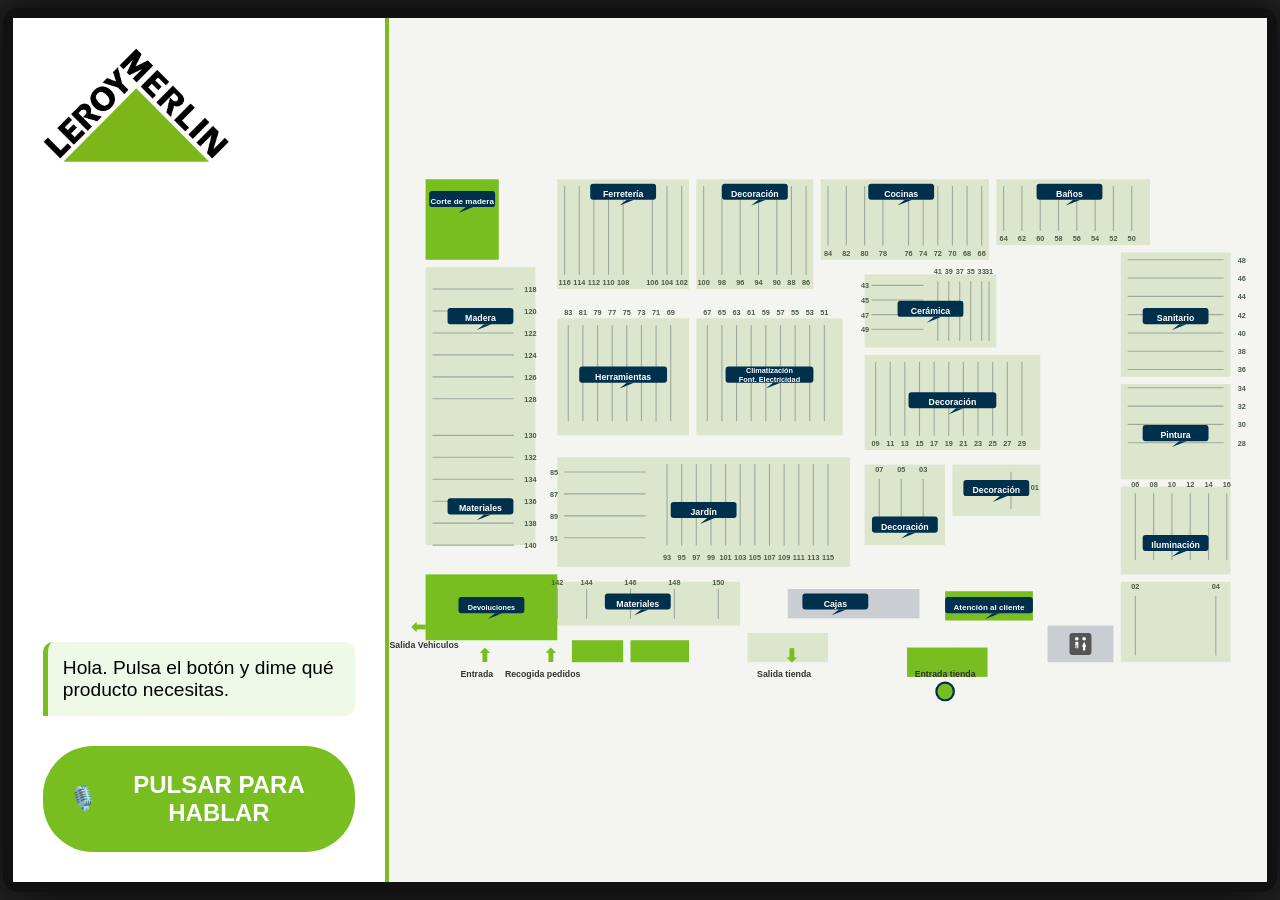
==== index.html @ d37e9848 "Update index.html" ====
<!DOCTYPE html>
<html lang="es">
<head>
    <meta charset="UTF-8">
    <meta name="viewport" content="width=device-width, initial-scale=1.0">
    <title>Kiosco Leroy Merlin - V1.0 Profesional</title>
    <link rel="stylesheet" href="style.css">
    <script src="app.js" defer></script>
    <!-- Vercel Web Analytics - Tracks page views and user interactions -->
    <script>
        window.va = window.va || function () { (window.vaq = window.vaq || []).push(arguments); };
    </script>
    <script defer src="/_vercel/insights/script.js"></script>
    
    <!-- Vercel Speed Insights - Monitors real user performance metrics -->
    <script>
        window.si = window.si || function () { (window.siq = window.siq || []).push(arguments); };
    </script>
    <script defer src="/_vercel/speed-insights/script.js"></script>
    <style>
        /* ESTILOS EXACTOS DEL PLANO */
        #svg-mapa {
            background-color: #f4f5f0; 
            width: 100%; height: 100%;
        }
        .fondo-tienda { fill: #ffffff; }
        .bloque-verde { fill: #dce6cd; } 
        .bloque-servicio { fill: #78be20; } 
        .bloque-gris { fill: #caced2; } 
        .linea { stroke: #9ea89d; stroke-width: 1.5; stroke-linecap: round; } 
        .num { font-family: 'Segoe UI', Tahoma, Geneva, Verdana, sans-serif; font-size: 10px; fill: #4a5c46; font-weight: bold; }
        .burbuja { fill: #00304b; } 
        .texto-burbuja { font-family: 'Segoe UI', Tahoma, sans-serif; font-size: 12px; font-weight: bold; fill: #ffffff; text-anchor: middle; pointer-events: none; }
        .texto-puertas { font-family: 'Segoe UI', Tahoma, sans-serif; font-size: 12px; fill: #333; text-anchor: middle; font-weight: bold; }
        
        /* Animación Ruta GPS */
        #ruta-inteligente { 
            fill: none; stroke: #d32f2f; stroke-width: 4; 
            stroke-linecap: round; stroke-linejoin: round; 
            stroke-dasharray: 10 10; opacity: 0.9; 
            animation: marchar 1s linear infinite; 
        }
        @keyframes marchar { to { stroke-dashoffset: -20; } }
        .punto-destino { fill: #d32f2f; stroke: white; stroke-width: 3; }
        .entrada-punto { fill: #78be20; stroke: #00304b; stroke-width: 3; }
    </style>
</head>
<body>
    <div id="kiosco">
        <div id="panel-izq">
           <img id="logo" src="Leroy-Merlin-Logo-PNG.png" alt="Leroy Merlin Logo">
            <div id="chat">
                <div class="msg-bot">Hola. Pulsa el botón y dime qué producto necesitas.</div>
            </div>
            <button id="btn-voz">
                <span>🎙️</span> <span id="txt-micro">PULSAR PARA HABLAR</span>
            </button>
        </div>

        <div id="panel-mapa">
            <svg id="svg-mapa" viewBox="0 0 1200 800" preserveAspectRatio="xMidYMid meet">
                
                <defs>
                    <g id="burbuja-md">
                        <rect x="-45" y="-14" width="90" height="22" rx="4" class="burbuja"/>
                        <polygon points="5,8 -5,16 15,8" class="burbuja"/>
                    </g>
                    <g id="burbuja-lg">
                        <rect x="-60" y="-14" width="120" height="22" rx="4" class="burbuja"/>
                        <polygon points="5,8 -5,16 15,8" class="burbuja"/>
                    </g>
                    <g id="icono-aseos">
                        <rect x="0" y="0" width="30" height="30" rx="4" fill="#555"/>
                        <circle cx="10" cy="8" r="2.5" fill="white"/>
                        <path d="M8 12 h4 v9 h-1.5 v-5 h-1 v5 h-1.5 z" fill="white"/>
                        <circle cx="20" cy="8" r="2.5" fill="white"/>
                        <path d="M20 12 l-3 7 h1.5 v5 h3 v-5 h1.5 z" fill="white"/>
                    </g>
                </defs>

                <g id="capa-obstaculos">
                    <rect x="50" y="30" width="100" height="110" class="bloque-servicio" data-sec="Corte de madera"/>
                    <rect x="50" y="150" width="150" height="380" class="bloque-verde" data-sec="Madera y Construcción"/>
                    
                    <rect x="230" y="30" width="180" height="150" class="bloque-verde" data-sec="Ferretería"/>
                    <rect x="420" y="30" width="160" height="150" class="bloque-verde" data-sec="Armarios"/>
                    <rect x="590" y="30" width="230" height="110" class="bloque-verde" data-sec="Cocinas"/>
                    <rect x="830" y="30" width="210" height="90" class="bloque-verde" data-sec="Baños"/>

                    <rect x="230" y="220" width="180" height="160" class="bloque-verde" data-sec="Herramientas"/>
                    <rect x="420" y="220" width="200" height="160" class="bloque-verde" data-sec="Climatización"/>
                    <rect x="650" y="160" width="180" height="100" class="bloque-verde" data-sec="Cerámica"/>
                    <rect x="650" y="270" width="240" height="130" class="bloque-verde" data-sec="Decoración"/>

                    <rect x="230" y="410" width="400" height="150" class="bloque-verde" data-sec="Jardín Central"/>
                    <rect x="650" y="420" width="110" height="110" class="bloque-verde" data-sec="Alfombras"/>
                    <rect x="770" y="420" width="120" height="70" class="bloque-verde" data-sec="Decoración"/>
                    <rect x="1000" y="130" width="150" height="170" class="bloque-verde" data-sec="Pintura Arriba"/>
                    <rect x="1000" y="310" width="150" height="130" class="bloque-verde" data-sec="Pintura Abajo"/>
                    <rect x="1000" y="450" width="150" height="120" class="bloque-verde" data-sec="Iluminación Arriba"/>
                    <rect x="1000" y="580" width="150" height="110" class="bloque-verde" data-sec="Iluminación Abajo"/>
                    <rect x="200" y="580" width="280" height="60" class="bloque-verde" data-sec="Materiales"/>
                    <rect x="490" y="650" width="110" height="40" class="bloque-verde" data-sec="Atención Profesional"/>
                    <rect x="50" y="570" width="180" height="90" class="bloque-servicio" data-sec="Recogida Devoluciones"/>
                    <rect x="250" y="660" width="70" height="30" class="bloque-servicio" data-sec="Sala espera"/>
                    <rect x="330" y="660" width="80" height="30" class="bloque-servicio" data-sec="Cafetería"/>
                    <rect x="580" y="600" width="60" height="20" class="bloque-gris" rx="10" data-sec="Cajas"/>
                    <rect x="708" y="670" width="110" height="40" class="bloque-servicio" data-sec="Atención Profesional"/>
                    <rect x="760" y="593" width="120" height="40" class="bloque-servicio" data-sec="Atención Cliente"/>
                    <rect x="545" y="590" width="180" height="40" class="bloque-gris" data-sec="Atención Profesional"/>
                    <rect x="900" y="640" width="90" height="50" class="bloque-gris" data-sec="Aseos"/>
                    <use href="#icono-aseos" x="930" y="650"/>
                </g>

                <g>
                    <line x1="60" y1="180" x2="170" y2="180" class="linea"/><text x="185" y="184" class="num">118</text>
                    <line x1="60" y1="210" x2="170" y2="210" class="linea"/><text x="185" y="214" class="num">120</text>
                    <line x1="60" y1="240" x2="170" y2="240" class="linea"/><text x="185" y="244" class="num">122</text>
                    <line x1="60" y1="270" x2="170" y2="270" class="linea"/><text x="185" y="274" class="num">124</text>
                    <line x1="60" y1="300" x2="170" y2="300" class="linea"/><text x="185" y="304" class="num">126</text>
                    <line x1="60" y1="330" x2="170" y2="330" class="linea"/><text x="185" y="334" class="num">128</text>
                    <line x1="60" y1="380" x2="170" y2="380" class="linea"/><text x="185" y="384" class="num">130</text>
                    <line x1="60" y1="410" x2="170" y2="410" class="linea"/><text x="185" y="414" class="num">132</text>
                    <line x1="60" y1="440" x2="170" y2="440" class="linea"/><text x="185" y="444" class="num">134</text>
                    <line x1="60" y1="470" x2="170" y2="470" class="linea"/><text x="185" y="474" class="num">136</text>
                    <line x1="60" y1="500" x2="170" y2="500" class="linea"/><text x="185" y="504" class="num">138</text>
                    <line x1="60" y1="530" x2="170" y2="530" class="linea"/><text x="185" y="534" class="num">140</text>
                </g>

                <g>
                    <line x1="240" y1="40" x2="240" y2="160" class="linea"/><text x="240" y="175" class="num" text-anchor="middle">116</text>
                    <line x1="260" y1="40" x2="260" y2="160" class="linea"/><text x="260" y="175" class="num" text-anchor="middle">114</text>
                    <line x1="280" y1="40" x2="280" y2="160" class="linea"/><text x="280" y="175" class="num" text-anchor="middle">112</text>
                    <line x1="300" y1="40" x2="300" y2="160" class="linea"/><text x="300" y="175" class="num" text-anchor="middle">110</text>
                    <line x1="320" y1="40" x2="320" y2="160" class="linea"/><text x="320" y="175" class="num" text-anchor="middle">108</text>
                    <line x1="360" y1="40" x2="360" y2="160" class="linea"/><text x="360" y="175" class="num" text-anchor="middle">106</text>
                    <line x1="380" y1="40" x2="380" y2="160" class="linea"/><text x="380" y="175" class="num" text-anchor="middle">104</text>
                    <line x1="400" y1="40" x2="400" y2="160" class="linea"/><text x="400" y="175" class="num" text-anchor="middle">102</text>
                </g>

                <g>
                    <line x1="430" y1="40" x2="430" y2="160" class="linea"/><text x="430" y="175" class="num" text-anchor="middle">100</text>
                    <line x1="455" y1="40" x2="455" y2="160" class="linea"/><text x="455" y="175" class="num" text-anchor="middle">98</text>
                    <line x1="480" y1="40" x2="480" y2="160" class="linea"/><text x="480" y="175" class="num" text-anchor="middle">96</text>
                    <line x1="505" y1="40" x2="505" y2="160" class="linea"/><text x="505" y="175" class="num" text-anchor="middle">94</text>
                    <line x1="530" y1="40" x2="530" y2="160" class="linea"/><text x="530" y="175" class="num" text-anchor="middle">90</text>
                    <line x1="550" y1="40" x2="550" y2="160" class="linea"/><text x="550" y="175" class="num" text-anchor="middle">88</text>
                    <line x1="570" y1="40" x2="570" y2="160" class="linea"/><text x="570" y="175" class="num" text-anchor="middle">86</text>
                </g>

                <g>
                    <line x1="600" y1="40" x2="600" y2="120" class="linea"/><text x="600" y="135" class="num" text-anchor="middle">84</text>
                    <line x1="625" y1="40" x2="625" y2="120" class="linea"/><text x="625" y="135" class="num" text-anchor="middle">82</text>
                    <line x1="650" y1="40" x2="650" y2="120" class="linea"/><text x="650" y="135" class="num" text-anchor="middle">80</text>
                    <line x1="675" y1="40" x2="675" y2="120" class="linea"/><text x="675" y="135" class="num" text-anchor="middle">78</text>
                    <line x1="710" y1="40" x2="710" y2="120" class="linea"/><text x="710" y="135" class="num" text-anchor="middle">76</text>
                    <line x1="730" y1="40" x2="730" y2="120" class="linea"/><text x="730" y="135" class="num" text-anchor="middle">74</text>
                    <line x1="750" y1="40" x2="750" y2="120" class="linea"/><text x="750" y="135" class="num" text-anchor="middle">72</text>
                    <line x1="770" y1="40" x2="770" y2="120" class="linea"/><text x="770" y="135" class="num" text-anchor="middle">70</text>
                    <line x1="790" y1="40" x2="790" y2="120" class="linea"/><text x="790" y="135" class="num" text-anchor="middle">68</text>
                    <line x1="810" y1="40" x2="810" y2="120" class="linea"/><text x="810" y="135" class="num" text-anchor="middle">66</text>
                </g>

                <g>
                    <line x1="840" y1="40" x2="840" y2="100" class="linea"/><text x="840" y="115" class="num" text-anchor="middle">64</text>
                    <line x1="865" y1="40" x2="865" y2="100" class="linea"/><text x="865" y="115" class="num" text-anchor="middle">62</text>
                    <line x1="890" y1="40" x2="890" y2="100" class="linea"/><text x="890" y="115" class="num" text-anchor="middle">60</text>
                    <line x1="915" y1="40" x2="915" y2="100" class="linea"/><text x="915" y="115" class="num" text-anchor="middle">58</text>
                    <line x1="940" y1="40" x2="940" y2="100" class="linea"/><text x="940" y="115" class="num" text-anchor="middle">56</text>
                    <line x1="965" y1="40" x2="965" y2="100" class="linea"/><text x="965" y="115" class="num" text-anchor="middle">54</text>
                    <line x1="990" y1="40" x2="990" y2="100" class="linea"/><text x="990" y="115" class="num" text-anchor="middle">52</text>
                    <line x1="1015" y1="40" x2="1015" y2="100" class="linea"/><text x="1015" y="115" class="num" text-anchor="middle">50</text>
                </g>

                <g>
                    <line x1="245" y1="230" x2="245" y2="360" class="linea"/><text x="245" y="215" class="num" text-anchor="middle">83</text>
                    <line x1="265" y1="230" x2="265" y2="360" class="linea"/><text x="265" y="215" class="num" text-anchor="middle">81</text>
                    <line x1="285" y1="230" x2="285" y2="360" class="linea"/><text x="285" y="215" class="num" text-anchor="middle">79</text>
                    <line x1="305" y1="230" x2="305" y2="360" class="linea"/><text x="305" y="215" class="num" text-anchor="middle">77</text>
                    <line x1="325" y1="230" x2="325" y2="360" class="linea"/><text x="325" y="215" class="num" text-anchor="middle">75</text>
                    <line x1="345" y1="230" x2="345" y2="360" class="linea"/><text x="345" y="215" class="num" text-anchor="middle">73</text>
                    <line x1="365" y1="230" x2="365" y2="360" class="linea"/><text x="365" y="215" class="num" text-anchor="middle">71</text>
                    <line x1="385" y1="230" x2="385" y2="360" class="linea"/><text x="385" y="215" class="num" text-anchor="middle">69</text>
                </g>

                <g>
                    <line x1="435" y1="230" x2="435" y2="360" class="linea"/><text x="435" y="215" class="num" text-anchor="middle">67</text>
                    <line x1="455" y1="230" x2="455" y2="360" class="linea"/><text x="455" y="215" class="num" text-anchor="middle">65</text>
                    <line x1="475" y1="230" x2="475" y2="360" class="linea"/><text x="475" y="215" class="num" text-anchor="middle">63</text>
                    <line x1="495" y1="230" x2="495" y2="360" class="linea"/><text x="495" y="215" class="num" text-anchor="middle">61</text>
                    <line x1="515" y1="230" x2="515" y2="360" class="linea"/><text x="515" y="215" class="num" text-anchor="middle">59</text>
                    <line x1="535" y1="230" x2="535" y2="360" class="linea"/><text x="535" y="215" class="num" text-anchor="middle">57</text>
                    <line x1="555" y1="230" x2="555" y2="360" class="linea"/><text x="555" y="215" class="num" text-anchor="middle">55</text>
                    <line x1="575" y1="230" x2="575" y2="360" class="linea"/><text x="575" y="215" class="num" text-anchor="middle">53</text>
                    <line x1="595" y1="230" x2="595" y2="360" class="linea"/><text x="595" y="215" class="num" text-anchor="middle">51</text>
                </g>

                <g>
                    <line x1="660" y1="175" x2="730" y2="175" class="linea"/><text x="645" y="179" class="num">43</text>
                    <line x1="660" y1="195" x2="730" y2="195" class="linea"/><text x="645" y="199" class="num">45</text>
                    <line x1="660" y1="215" x2="730" y2="215" class="linea"/><text x="645" y="219" class="num">47</text>
                    <line x1="660" y1="235" x2="730" y2="235" class="linea"/><text x="645" y="239" class="num">49</text>

                    <line x1="750" y1="170" x2="750" y2="250" class="linea"/><text x="750" y="160" class="num" text-anchor="middle">41</text>
                    <line x1="765" y1="170" x2="765" y2="250" class="linea"/><text x="765" y="160" class="num" text-anchor="middle">39</text>
                    <line x1="780" y1="170" x2="780" y2="250" class="linea"/><text x="780" y="160" class="num" text-anchor="middle">37</text>
                    <line x1="795" y1="170" x2="795" y2="250" class="linea"/><text x="795" y="160" class="num" text-anchor="middle">35</text>
                    <line x1="810" y1="170" x2="810" y2="250" class="linea"/><text x="810" y="160" class="num" text-anchor="middle">33</text>
                    <line x1="820" y1="170" x2="820" y2="250" class="linea"/><text x="820" y="160" class="num" text-anchor="middle">31</text>
                </g>

                <g>
                    <line x1="665" y1="280" x2="665" y2="380" class="linea"/><text x="665" y="395" class="num" text-anchor="middle">09</text>
                    <line x1="685" y1="280" x2="685" y2="380" class="linea"/><text x="685" y="395" class="num" text-anchor="middle">11</text>
                    <line x1="705" y1="280" x2="705" y2="380" class="linea"/><text x="705" y="395" class="num" text-anchor="middle">13</text>
                    <line x1="725" y1="280" x2="725" y2="380" class="linea"/><text x="725" y="395" class="num" text-anchor="middle">15</text>
                    <line x1="745" y1="280" x2="745" y2="380" class="linea"/><text x="745" y="395" class="num" text-anchor="middle">17</text>
                    <line x1="765" y1="280" x2="765" y2="380" class="linea"/><text x="765" y="395" class="num" text-anchor="middle">19</text>
                    <line x1="785" y1="280" x2="785" y2="380" class="linea"/><text x="785" y="395" class="num" text-anchor="middle">21</text>
                    <line x1="805" y1="280" x2="805" y2="380" class="linea"/><text x="805" y="395" class="num" text-anchor="middle">23</text>
                    <line x1="825" y1="280" x2="825" y2="380" class="linea"/><text x="825" y="395" class="num" text-anchor="middle">25</text>
                    <line x1="845" y1="280" x2="845" y2="380" class="linea"/><text x="845" y="395" class="num" text-anchor="middle">27</text>
                    <line x1="865" y1="280" x2="865" y2="380" class="linea"/><text x="865" y="395" class="num" text-anchor="middle">29</text>
                </g>

                <g>
                    <line x1="670" y1="440" x2="670" y2="510" class="linea"/><text x="670" y="430" class="num" text-anchor="middle">07</text>
                    <line x1="700" y1="440" x2="700" y2="510" class="linea"/><text x="700" y="430" class="num" text-anchor="middle">05</text>
                    <line x1="730" y1="440" x2="730" y2="510" class="linea"/><text x="730" y="430" class="num" text-anchor="middle">03</text>
                </g>

                <g>
                    <line x1="850" y1="430" x2="850" y2="480" class="linea"/><text x="877" y="455" class="num">01</text>
                </g>

                <g>
                    <line x1="240" y1="430" x2="350" y2="430" class="linea"/><text x="220" y="434" class="num">85</text>
                    <line x1="240" y1="460" x2="350" y2="460" class="linea"/><text x="220" y="464" class="num">87</text>
                    <line x1="240" y1="490" x2="350" y2="490" class="linea"/><text x="220" y="494" class="num">89</text>
                    <line x1="240" y1="520" x2="350" y2="520" class="linea"/><text x="220" y="524" class="num">91</text>
                    <line x1="380" y1="420" x2="380" y2="530" class="linea"/><text x="380" y="550" class="num" text-anchor="middle">93</text>
                    <line x1="400" y1="420" x2="400" y2="530" class="linea"/><text x="400" y="550" class="num" text-anchor="middle">95</text>
                    <line x1="420" y1="420" x2="420" y2="530" class="linea"/><text x="420" y="550" class="num" text-anchor="middle">97</text>
                    <line x1="440" y1="420" x2="440" y2="530" class="linea"/><text x="440" y="550" class="num" text-anchor="middle">99</text>
                    <line x1="460" y1="420" x2="460" y2="530" class="linea"/><text x="460" y="550" class="num" text-anchor="middle">101</text>
                    <line x1="480" y1="420" x2="480" y2="530" class="linea"/><text x="480" y="550" class="num" text-anchor="middle">103</text>
                    <line x1="500" y1="420" x2="500" y2="530" class="linea"/><text x="500" y="550" class="num" text-anchor="middle">105</text>
                    <line x1="520" y1="420" x2="520" y2="530" class="linea"/><text x="520" y="550" class="num" text-anchor="middle">107</text>
                    <line x1="540" y1="420" x2="540" y2="530" class="linea"/><text x="540" y="550" class="num" text-anchor="middle">109</text>
                    <line x1="560" y1="420" x2="560" y2="530" class="linea"/><text x="560" y="550" class="num" text-anchor="middle">111</text>
                    <line x1="580" y1="420" x2="580" y2="530" class="linea"/><text x="580" y="550" class="num" text-anchor="middle">113</text>
                    <line x1="600" y1="420" x2="600" y2="530" class="linea"/><text x="600" y="550" class="num" text-anchor="middle">115</text>
                </g>

                <g>
                    <line x1="230" y1="590" x2="230" y2="630" class="linea"/><text x="230" y="585" class="num" text-anchor="middle">142</text>
                    <line x1="270" y1="590" x2="270" y2="630" class="linea"/><text x="270" y="585" class="num" text-anchor="middle">144</text>
                    <line x1="330" y1="590" x2="330" y2="630" class="linea"/><text x="330" y="585" class="num" text-anchor="middle">146</text>
                    <line x1="390" y1="590" x2="390" y2="630" class="linea"/><text x="390" y="585" class="num" text-anchor="middle">148</text>
                    <line x1="450" y1="590" x2="450" y2="630" class="linea"/><text x="450" y="585" class="num" text-anchor="middle">150</text>
                </g>

                <g>
                    <line x1="1010" y1="140" x2="1140" y2="140" class="linea"/><text x="1160" y="144" class="num">48</text>
                    <line x1="1010" y1="165" x2="1140" y2="165" class="linea"/><text x="1160" y="169" class="num">46</text>
                    <line x1="1010" y1="190" x2="1140" y2="190" class="linea"/><text x="1160" y="194" class="num">44</text>
                    <line x1="1010" y1="215" x2="1140" y2="215" class="linea"/><text x="1160" y="219" class="num">42</text>
                    <line x1="1010" y1="240" x2="1140" y2="240" class="linea"/><text x="1160" y="244" class="num">40</text>
                    <line x1="1010" y1="265" x2="1140" y2="265" class="linea"/><text x="1160" y="269" class="num">38</text>
                    <line x1="1010" y1="290" x2="1140" y2="290" class="linea"/><text x="1160" y="294" class="num">36</text>
                    <line x1="1010" y1="315" x2="1140" y2="315" class="linea"/><text x="1160" y="319" class="num">34</text>
                    <line x1="1010" y1="340" x2="1140" y2="340" class="linea"/><text x="1160" y="344" class="num">32</text>
                    <line x1="1010" y1="365" x2="1140" y2="365" class="linea"/><text x="1160" y="369" class="num">30</text>
                    <line x1="1010" y1="390" x2="1140" y2="390" class="linea"/><text x="1160" y="394" class="num">28</text>
                    
                    </g>

                <g>
                    <line x1="1020" y1="460" x2="1020" y2="550" class="linea"/><text x="1020" y="450" class="num" text-anchor="middle">06</text>
                    <line x1="1045" y1="460" x2="1045" y2="550" class="linea"/><text x="1045" y="450" class="num" text-anchor="middle">08</text>
                    <line x1="1070" y1="460" x2="1070" y2="550" class="linea"/><text x="1070" y="450" class="num" text-anchor="middle">10</text>
                    <line x1="1095" y1="460" x2="1095" y2="550" class="linea"/><text x="1095" y="450" class="num" text-anchor="middle">12</text>
                    <line x1="1120" y1="460" x2="1120" y2="550" class="linea"/><text x="1120" y="450" class="num" text-anchor="middle">14</text>
                    <line x1="1145" y1="460" x2="1145" y2="550" class="linea"/><text x="1145" y="450" class="num" text-anchor="middle">16</text>

                    <line x1="1020" y1="600" x2="1020" y2="680" class="linea"/><text x="1020" y="590" class="num" text-anchor="middle">02</text>
                    <line x1="1130" y1="600" x2="1130" y2="680" class="linea"/><text x="1130" y="590" class="num" text-anchor="middle">04</text>
                </g>

                <use href="#burbuja-md" x="100" y="60" /> <text x="100" y="64" class="texto-burbuja" style="font-size:11px;">Corte de madera</text>
                <use href="#burbuja-md" x="125" y="220" /> <text x="125" y="224" class="texto-burbuja">Madera</text>
                <use href="#burbuja-md" x="125" y="480" /> <text x="125" y="484" class="texto-burbuja">Materiales</text>

                <use href="#burbuja-md" x="320" y="50" /> <text x="320" y="54" class="texto-burbuja">Ferretería</text>
                <use href="#burbuja-md" x="500" y="50" /> <text x="500" y="54" class="texto-burbuja">Decoración</text>
                <use href="#burbuja-md" x="700" y="50" /> <text x="700" y="54" class="texto-burbuja">Cocinas</text>
                <use href="#burbuja-md" x="930" y="50" /> <text x="930" y="54" class="texto-burbuja">Baños</text>
                
                <use href="#burbuja-lg" x="320" y="300" /> <text x="320" y="304" class="texto-burbuja">Herramientas</text>
                <use href="#burbuja-lg" x="520" y="300" /> 
                <text x="520" y="295" class="texto-burbuja" style="font-size:10px;">Climatización</text>
                <text x="520" y="307" class="texto-burbuja" style="font-size:10px;">Font. Electricidad</text>
                
                <use href="#burbuja-md" x="740" y="210" /> <text x="740" y="214" class="texto-burbuja">Cerámica</text>
                <use href="#burbuja-lg" x="770" y="335" /> <text x="770" y="339" class="texto-burbuja">Decoración</text>

                <use href="#burbuja-md" x="430" y="485" /> <text x="430" y="489" class="texto-burbuja">Jardín</text>
                <use href="#burbuja-md" x="705" y="505" /> <text x="705" y="509" class="texto-burbuja">Decoración</text>
                
                <use href="#burbuja-md" x="830" y="455" /> <text x="830" y="459" class="texto-burbuja">Decoración</text>
                
                <use href="#burbuja-md" x="1075" y="220" /> <text x="1075" y="224" class="texto-burbuja">Sanitario</text>

                <use href="#burbuja-md" x="1075" y="380" /> <text x="1075" y="384" class="texto-burbuja">Pintura</text>
                <use href="#burbuja-md" x="1075" y="530" /> <text x="1075" y="534" class="texto-burbuja">Iluminación</text>
                
                <use href="#burbuja-md" x="340" y="610" /> <text x="340" y="614" class="texto-burbuja">Materiales</text>

                <use href="#burbuja-md" x="140" y="615" /> <text x="140" y="619" class="texto-burbuja" style="font-size:10px;">Devoluciones</text>
                <use href="#burbuja-md" x="610" y="610" /> <text x="610" y="614" class="texto-burbuja">Cajas</text>
                <use href="#burbuja-lg" x="820" y="615" /> <text x="820" y="619" class="texto-burbuja" style="font-size:11px;">Atención al cliente</text>

                <text x="30" y="650" fill="#78be20" font-size="24" font-weight="bold">⬅</text>
                <text x="48" y="670" class="texto-puertas">Salida Vehiculos</text>
                
                <text x="120" y="690" fill="#78be20" font-size="24" font-weight="bold">⬆</text>
                <text x="120" y="710" class="texto-puertas">Entrada</text>

                <text x="210" y="690" fill="#78be20" font-size="24" font-weight="bold">⬆</text>
                <text x="210" y="710" class="texto-puertas">Recogida pedidos</text>
                
                <text x="540" y="690" fill="#78be20" font-size="24" font-weight="bold">⬇</text>
                <text x="540" y="710" class="texto-puertas">Salida tienda</text>
                
                <text x="760" y="690" fill="#78be20" font-size="24" font-weight="bold">⬆</text>
                <text x="760" y="710" class="texto-puertas">Entrada tienda</text>

                <polyline id="ruta-inteligente" points="" style="display:none;"/>
                <circle id="destino-punto" cx="-100" cy="-100" r="15" class="punto-destino" style="display:none"/>
                <circle cx="760" cy="730" r="12" class="entrada-punto" />
            </svg>
        </div>
    </div>

    <div id="modal-overlay" class="oculto">
        <div class="modal-content">
            <h2 id="modal-titulo">¡Producto Encontrado!</h2>
            <p>Junto con tu <strong id="modal-producto-nombre"></strong>, otros clientes también compraron:</p>
            <ul id="modal-lista-relacionados">
                </ul>
            <button id="btn-cerrar-modal">VER MI RUTA</button>
        </div>
    </div>
</body>
</html>
---- style.css ----
:root { 
    --lm-green: #78be20; 
    --dark: #222; 
    --light: #f5f5f5; 
}
body { 
    font-family: 'Segoe UI', sans-serif; 
    background-color: var(--dark); 
    margin: 0; 
    height: 100vh; 
    display: flex; justify-content: center; align-items: center; 
    overflow: hidden; 
}
#kiosco { 
    width: 98vw; height: 96vh; 
    background: var(--light); 
    border-radius: 15px; border: 10px solid #111; 
    box-shadow: 0 0 50px rgba(0,0,0,0.8); 
    display: flex; position: relative;
}

/* PANEL IZQUIERDO */
#panel-izq { 
    width: 30%; padding: 30px; 
    background: #fff; 
    display: flex; flex-direction: column; 
    border-right: 4px solid var(--lm-green); 
    box-sizing: border-box;
}
#logo { width: 60%; max-width: 200px; height: auto; margin-bottom: 30px; display: block; }
h1 { color: var(--lm-green); margin: 0; font-size: 2em; line-height: 1.2; }
#chat { flex-grow: 1; margin: 20px 0; overflow-y: auto; display:flex; flex-direction: column-reverse; }
.msg-bot { 
    background: #eef9e8; padding: 15px; 
    border-radius: 10px 10px 10px 0; margin-bottom: 10px; 
    border-left: 5px solid var(--lm-green); font-size: 1.2em; 
    animation: slideIn 0.3s; 
}
@keyframes slideIn { from{opacity:0; transform:translateX(-20px);} to{opacity:1; transform:translateX(0);} }

#btn-voz { 
    background: var(--lm-green); color: white; border: none; padding: 25px; 
    font-size: 1.5em; border-radius: 50px; cursor: pointer; font-weight: bold; 
    display: flex; align-items: center; justify-content: center; gap: 10px; 
    transition: 0.2s; 
}
#btn-voz:active { transform: scale(0.95); }
#btn-voz.escuchando { background: #d32f2f; animation: pulso 1s infinite; }
@keyframes pulso { 50% { opacity: 0.7; } }

/* PANEL MAPA SVG */
#panel-mapa { width: 70%; background: #ffffff; position: relative; }
#svg-mapa { width: 100%; height: 100%; cursor: crosshair; }
.estanteria { fill: #e5ecd6; stroke: #c8d8b4; stroke-width: 2; }
.servicio { fill: #78be20; stroke: #5e9619; stroke-width: 2; }
.texto-seccion { 
    font-family: sans-serif; font-weight: bold; font-size: 14px; 
    fill: #002f4b; 
    text-anchor: middle; pointer-events: none; 
    paint-order: stroke; stroke: #ffffff; stroke-width: 3px; 
}
#ruta-inteligente { 
    fill: none; stroke: #d32f2f; stroke-width: 6; 
    stroke-linecap: round; stroke-linejoin: round; 
    stroke-dasharray: 12 12; opacity: 0.8; 
    animation: marchar 1s linear infinite; 
}
@keyframes marchar { to { stroke-dashoffset: -24; } }
.punto-destino { fill: #d32f2f; stroke: white; stroke-width: 3; }
.entrada-punto { fill: #78be20; stroke: #002f4b; stroke-width: 4; }

/* MODAL CROSS-SELLING */
#modal-overlay {
    position: absolute; top: 0; left: 0; width: 100vw; height: 100vh;
    background: rgba(0,0,0,0.6); backdrop-filter: blur(5px);
    display: flex; justify-content: center; align-items: center;
    z-index: 1000; opacity: 1; transition: opacity 0.3s;
}
#modal-overlay.oculto { display: none; opacity: 0; pointer-events: none; }
.modal-content {
    background: white; padding: 40px; border-radius: 20px;
    width: 90%; max-width: 500px; text-align: center;
    box-shadow: 0 15px 50px rgba(0,0,0,0.3);
    border-top: 10px solid var(--lm-green);
    animation: popIn 0.4s cubic-bezier(0.175, 0.885, 0.32, 1.275);
}
@keyframes popIn { from { transform: scale(0.8); opacity: 0; } to { transform: scale(1); opacity: 1; } }
.modal-content h2 { color: #333; margin-top: 0; font-size: 2em;}
.modal-content p { font-size: 1.2em; color: #666; margin-bottom: 20px;}
#modal-lista-relacionados {
    list-style: none; padding: 0; margin-bottom: 30px;
    display: flex; flex-direction: column; gap: 10px;
}
#modal-lista-relacionados li {
    background: #f0f0f0; padding: 15px; border-radius: 10px;
    font-weight: bold; color: #111; font-size: 1.1em;
    border-left: 5px solid var(--lm-green);
}
#btn-cerrar-modal {
    background: var(--lm-green); color: white; border: none;
    padding: 15px 30px; font-size: 1.2em; font-weight: bold;
    border-radius: 30px; cursor: pointer; width: 100%;
    transition: 0.2s;
}
#btn-cerrar-modal:hover { background: #629c19; }
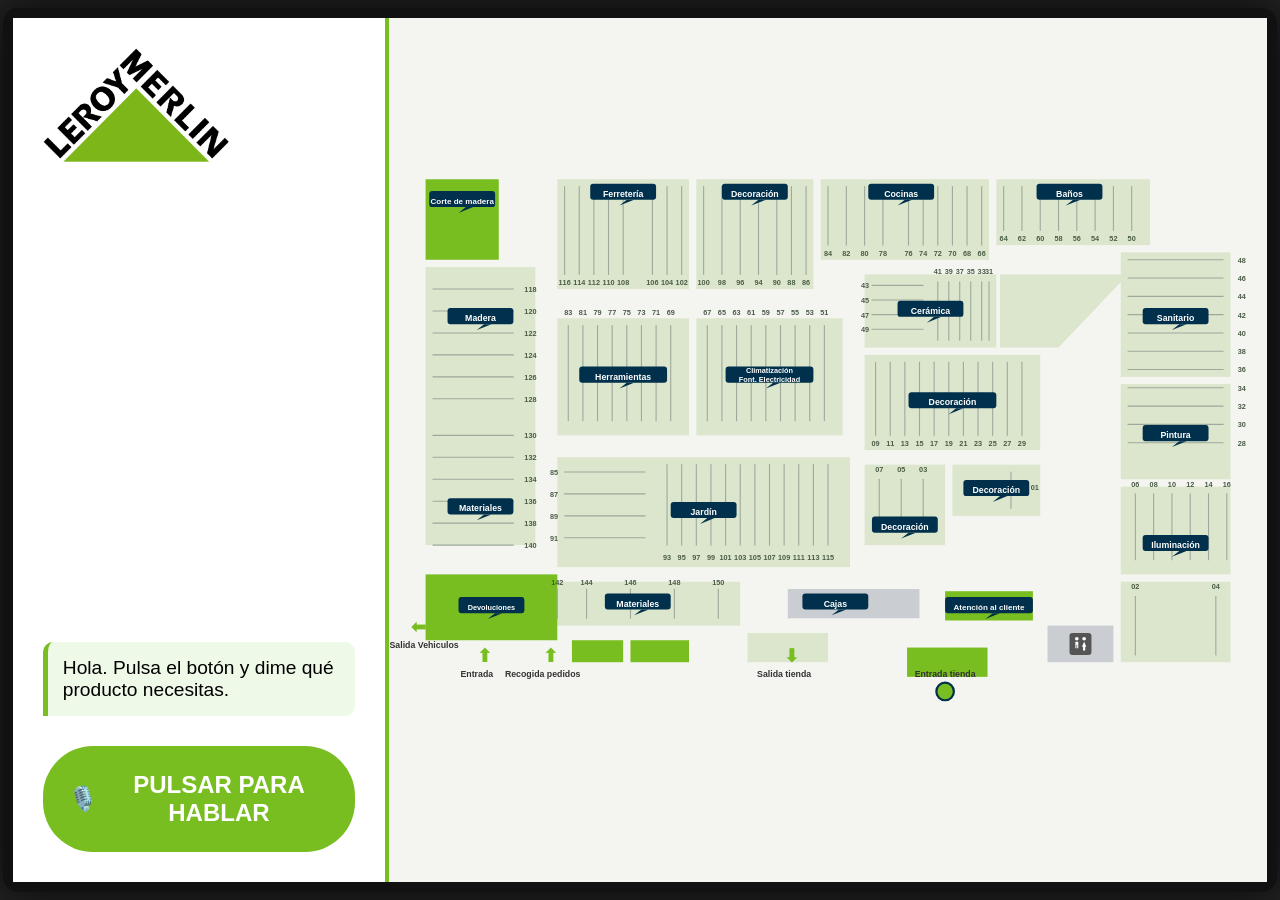
==== commit 08c8e5ea: "Update index.html" ====
--- a/index.html
+++ b/index.html
@@ -170,6 +170,7 @@
                     <line x1="965" y1="40" x2="965" y2="100" class="linea"/><text x="965" y="115" class="num" text-anchor="middle">54</text>
                     <line x1="990" y1="40" x2="990" y2="100" class="linea"/><text x="990" y="115" class="num" text-anchor="middle">52</text>
                     <line x1="1015" y1="40" x2="1015" y2="100" class="linea"/><text x="1015" y="115" class="num" text-anchor="middle">50</text>
+                    <polygon points="835,160 1010,160 915,260 835,260" class="bloque-verde" />
                 </g>
 
                 <g>
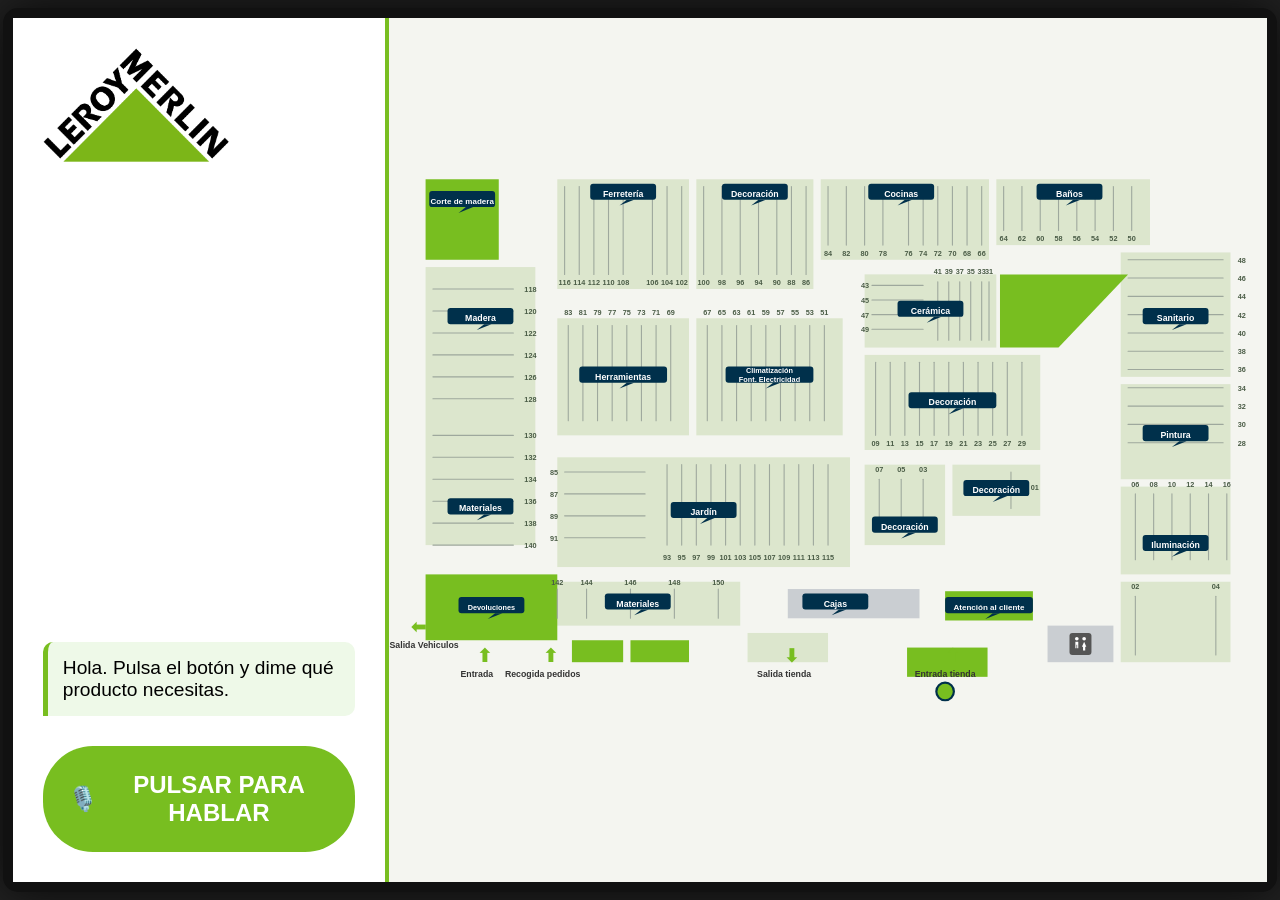
==== commit 98d88ec9: "Update index.html" ====
--- a/index.html
+++ b/index.html
@@ -170,7 +170,7 @@
                     <line x1="965" y1="40" x2="965" y2="100" class="linea"/><text x="965" y="115" class="num" text-anchor="middle">54</text>
                     <line x1="990" y1="40" x2="990" y2="100" class="linea"/><text x="990" y="115" class="num" text-anchor="middle">52</text>
                     <line x1="1015" y1="40" x2="1015" y2="100" class="linea"/><text x="1015" y="115" class="num" text-anchor="middle">50</text>
-                    <polygon points="835,160 1010,160 915,260 835,260" class="bloque-verde" />
+                    <polygon points="835,160 1010,160 915,260 835,260" class="bloque-servicio" />
                 </g>
 
                 <g>
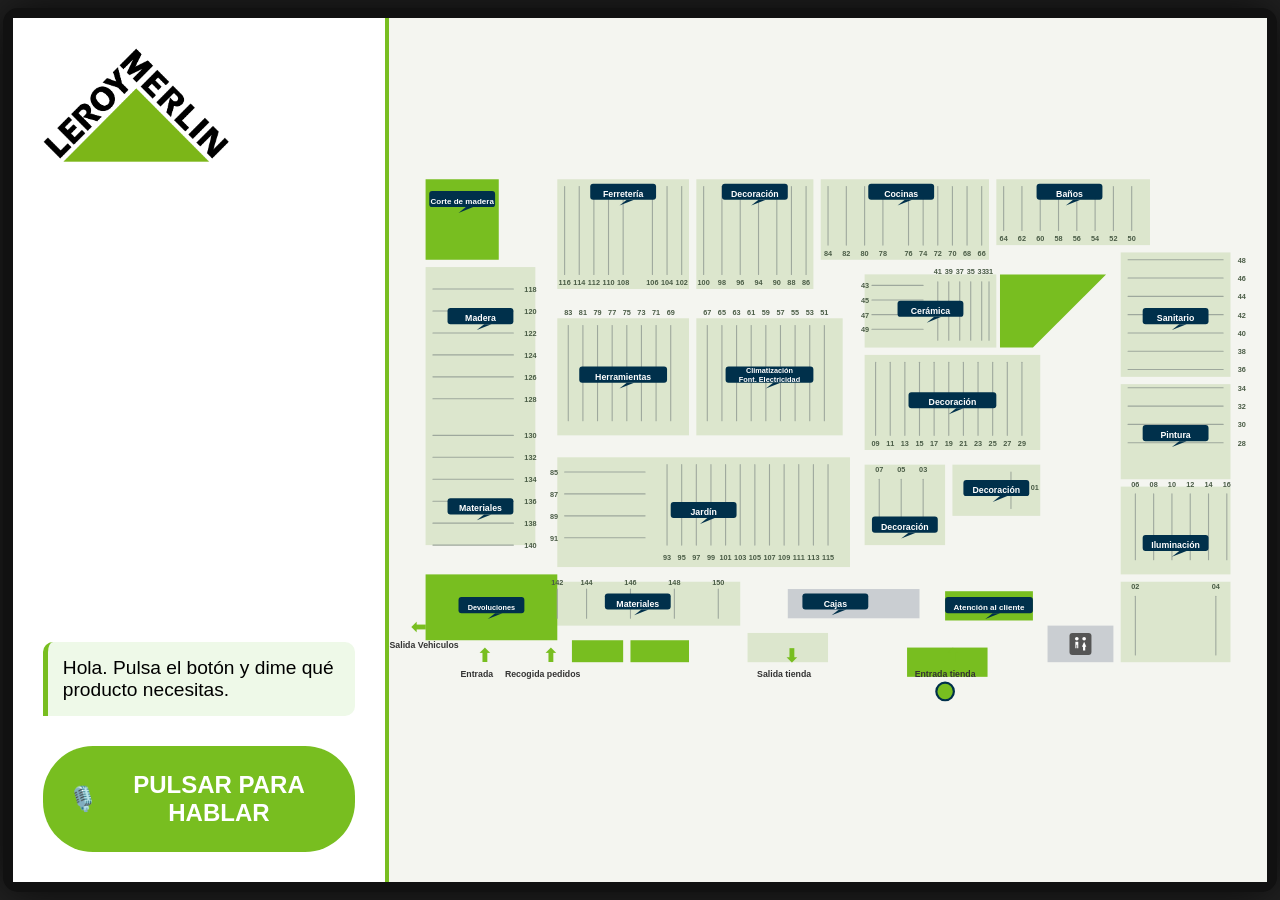
==== commit dc108543: "Update index.html" ====
--- a/index.html
+++ b/index.html
@@ -170,7 +170,7 @@
                     <line x1="965" y1="40" x2="965" y2="100" class="linea"/><text x="965" y="115" class="num" text-anchor="middle">54</text>
                     <line x1="990" y1="40" x2="990" y2="100" class="linea"/><text x="990" y="115" class="num" text-anchor="middle">52</text>
                     <line x1="1015" y1="40" x2="1015" y2="100" class="linea"/><text x="1015" y="115" class="num" text-anchor="middle">50</text>
-                    <polygon points="835,160 1010,160 915,260 835,260" class="bloque-servicio" />
+                    <polygon points="835,160 980,160 880,260 835,260" class="bloque-servicio" />
                 </g>
 
                 <g>
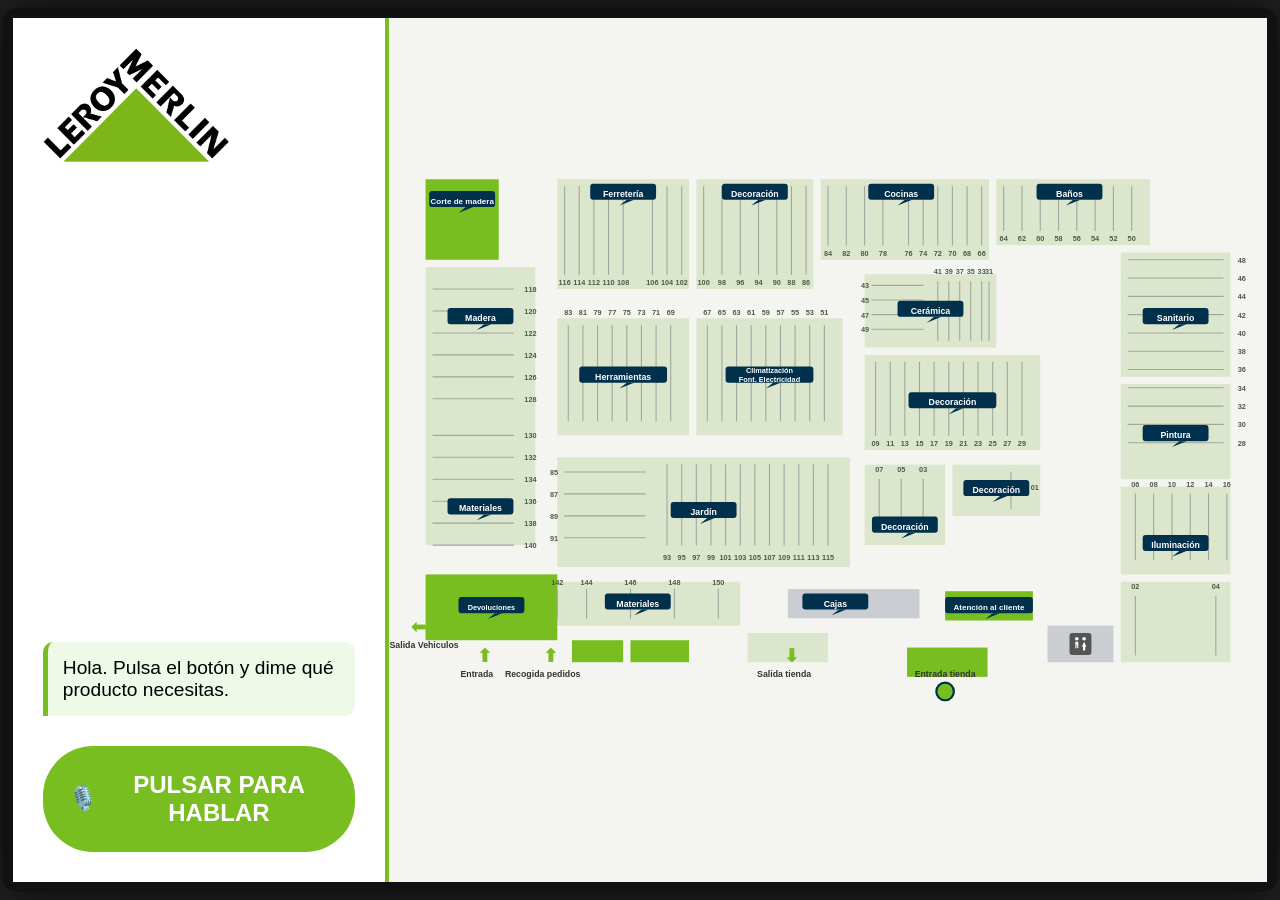
==== commit 403fab1e: "Update index.html" ====
--- a/index.html
+++ b/index.html
@@ -170,7 +170,6 @@
                     <line x1="965" y1="40" x2="965" y2="100" class="linea"/><text x="965" y="115" class="num" text-anchor="middle">54</text>
                     <line x1="990" y1="40" x2="990" y2="100" class="linea"/><text x="990" y="115" class="num" text-anchor="middle">52</text>
                     <line x1="1015" y1="40" x2="1015" y2="100" class="linea"/><text x="1015" y="115" class="num" text-anchor="middle">50</text>
-                    <polygon points="835,160 980,160 880,260 835,260" class="bloque-servicio" />
                 </g>
 
                 <g>
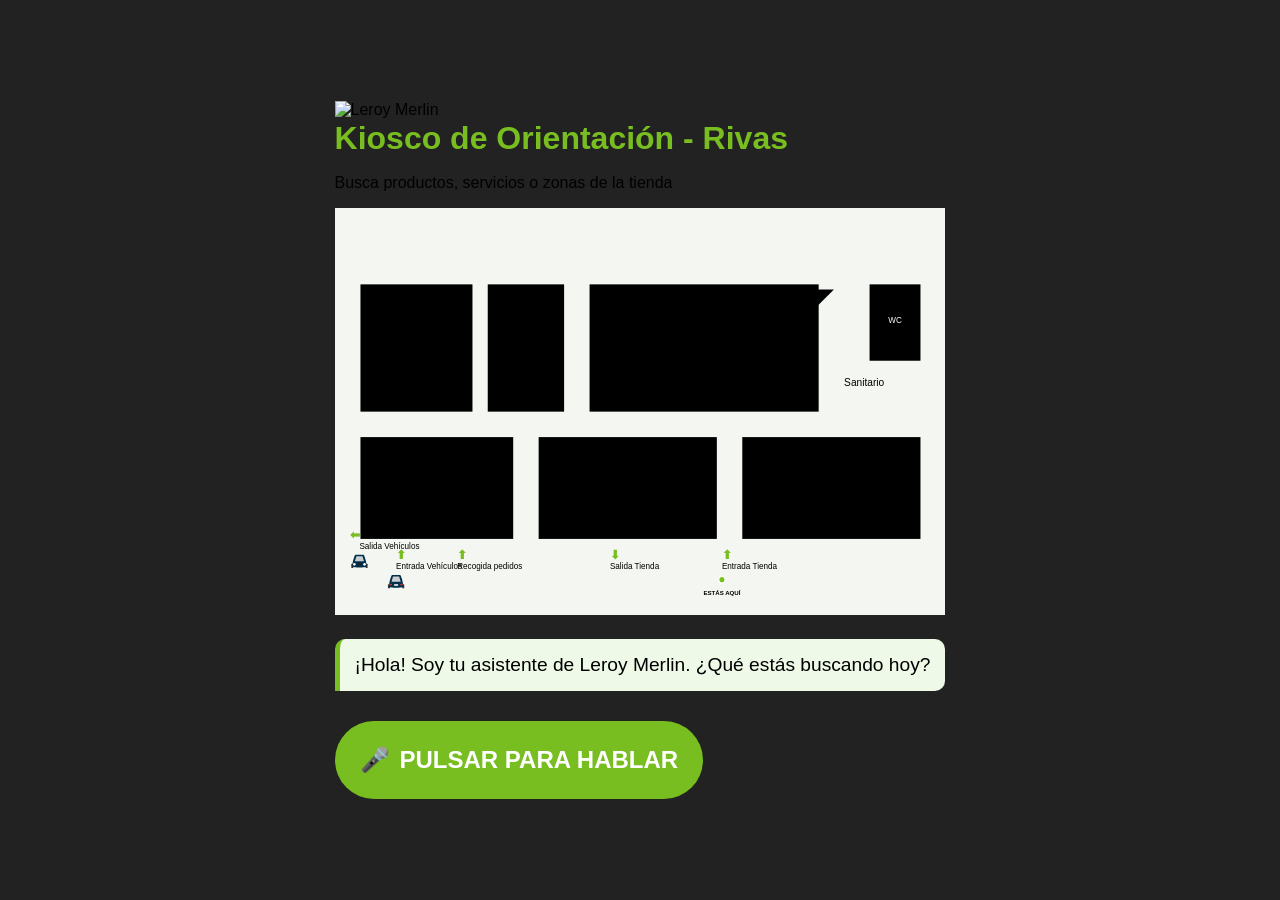
==== commit a5b340dc: "Update index.html" ====
--- a/index.html
+++ b/index.html
@@ -3,353 +3,124 @@
 <head>
     <meta charset="UTF-8">
     <meta name="viewport" content="width=device-width, initial-scale=1.0">
-    <title>Kiosco Leroy Merlin - V1.0 Profesional</title>
+    <title>Asistente Inteligente - Leroy Merlin</title>
     <link rel="stylesheet" href="style.css">
-    <script src="app.js" defer></script>
-    <!-- Vercel Web Analytics - Tracks page views and user interactions -->
-    <script>
-        window.va = window.va || function () { (window.vaq = window.vaq || []).push(arguments); };
-    </script>
-    <script defer src="/_vercel/insights/script.js"></script>
-    
-    <!-- Vercel Speed Insights - Monitors real user performance metrics -->
-    <script>
-        window.si = window.si || function () { (window.siq = window.siq || []).push(arguments); };
-    </script>
-    <script defer src="/_vercel/speed-insights/script.js"></script>
-    <style>
-        /* ESTILOS EXACTOS DEL PLANO */
-        #svg-mapa {
-            background-color: #f4f5f0; 
-            width: 100%; height: 100%;
-        }
-        .fondo-tienda { fill: #ffffff; }
-        .bloque-verde { fill: #dce6cd; } 
-        .bloque-servicio { fill: #78be20; } 
-        .bloque-gris { fill: #caced2; } 
-        .linea { stroke: #9ea89d; stroke-width: 1.5; stroke-linecap: round; } 
-        .num { font-family: 'Segoe UI', Tahoma, Geneva, Verdana, sans-serif; font-size: 10px; fill: #4a5c46; font-weight: bold; }
-        .burbuja { fill: #00304b; } 
-        .texto-burbuja { font-family: 'Segoe UI', Tahoma, sans-serif; font-size: 12px; font-weight: bold; fill: #ffffff; text-anchor: middle; pointer-events: none; }
-        .texto-puertas { font-family: 'Segoe UI', Tahoma, sans-serif; font-size: 12px; fill: #333; text-anchor: middle; font-weight: bold; }
-        
-        /* Animación Ruta GPS */
-        #ruta-inteligente { 
-            fill: none; stroke: #d32f2f; stroke-width: 4; 
-            stroke-linecap: round; stroke-linejoin: round; 
-            stroke-dasharray: 10 10; opacity: 0.9; 
-            animation: marchar 1s linear infinite; 
-        }
-        @keyframes marchar { to { stroke-dashoffset: -20; } }
-        .punto-destino { fill: #d32f2f; stroke: white; stroke-width: 3; }
-        .entrada-punto { fill: #78be20; stroke: #00304b; stroke-width: 3; }
-    </style>
 </head>
 <body>
-    <div id="kiosco">
-        <div id="panel-izq">
-           <img id="logo" src="Leroy-Merlin-Logo-PNG.png" alt="Leroy Merlin Logo">
-            <div id="chat">
-                <div class="msg-bot">Hola. Pulsa el botón y dime qué producto necesitas.</div>
+
+    <div id="contenedor-principal">
+        <header>
+            <img src="logo.png" alt="Leroy Merlin" class="logo">
+            <div class="info-tienda">
+                <h1>Kiosco de Orientación - Rivas</h1>
+                <p>Busca productos, servicios o zonas de la tienda</p>
             </div>
-            <button id="btn-voz">
-                <span>🎙️</span> <span id="txt-micro">PULSAR PARA HABLAR</span>
-            </button>
-        </div>
+        </header>
 
-        <div id="panel-mapa">
-            <svg id="svg-mapa" viewBox="0 0 1200 800" preserveAspectRatio="xMidYMid meet">
+        <div id="mapa-container">
+            <svg id="mapa-svg" viewBox="0 0 1200 800" xmlns="http://www.w3.org/2000/svg">
                 
                 <defs>
-                    <g id="burbuja-md">
-                        <rect x="-45" y="-14" width="90" height="22" rx="4" class="burbuja"/>
-                        <polygon points="5,8 -5,16 15,8" class="burbuja"/>
+                    <filter id="sombra" x="-20%" y="-20%" width="140%" height="140%">
+                        <feDropShadow dx="2" dy="2" stdDeviation="3" flood-opacity="0.2"/>
+                    </filter>
+
+                    <g id="coche-frente">
+                        <rect x="-16" y="4" width="4" height="8" rx="1" fill="#333"/>
+                        <rect x="12" y="4" width="4" height="8" rx="1" fill="#333"/>
+                        <path d="M -14 8 C -14 0, -10 -12, -8 -14 L 8 -14 C 10 -12, 14 0, 14 8 C 14 12, -14 12, -14 8 Z" fill="#00304b"/>
+                        <path d="M -9 -1 L -6 -11 L 6 -11 L 9 -1 Z" fill="#caced2"/>
+                        <circle cx="-10" cy="5" r="2.5" fill="#FFF"/>
+                        <circle cx="10" cy="5" r="2.5" fill="#FFF"/>
+                        <rect x="-4" y="4" width="8" height="3" rx="1" fill="#222"/>
                     </g>
-                    <g id="burbuja-lg">
-                        <rect x="-60" y="-14" width="120" height="22" rx="4" class="burbuja"/>
-                        <polygon points="5,8 -5,16 15,8" class="burbuja"/>
-                    </g>
-                    <g id="icono-aseos">
-                        <rect x="0" y="0" width="30" height="30" rx="4" fill="#555"/>
-                        <circle cx="10" cy="8" r="2.5" fill="white"/>
-                        <path d="M8 12 h4 v9 h-1.5 v-5 h-1 v5 h-1.5 z" fill="white"/>
-                        <circle cx="20" cy="8" r="2.5" fill="white"/>
-                        <path d="M20 12 l-3 7 h1.5 v5 h3 v-5 h1.5 z" fill="white"/>
+
+                    <g id="coche-espalda">
+                        <rect x="-16" y="4" width="4" height="8" rx="1" fill="#333"/>
+                        <rect x="12" y="4" width="4" height="8" rx="1" fill="#333"/>
+                        <path d="M -14 8 C -14 0, -10 -12, -8 -14 L 8 -14 C 10 -12, 14 0, 14 8 C 14 12, -14 12, -14 8 Z" fill="#00304b"/>
+                        <path d="M -9 -1 L -6 -11 L 6 -11 L 9 -1 Z" fill="#caced2"/>
+                        <rect x="-13" y="3" width="5" height="3" rx="1" fill="#d32f2f"/>
+                        <rect x="8" y="3" width="5" height="3" rx="1" fill="#d32f2f"/>
+                        <rect x="-4" y="4" width="8" height="3" fill="#FFF"/>
                     </g>
                 </defs>
 
+                <rect width="1200" height="800" fill="#f4f7f1" />
+                
                 <g id="capa-obstaculos">
-                    <rect x="50" y="30" width="100" height="110" class="bloque-servicio" data-sec="Corte de madera"/>
-                    <rect x="50" y="150" width="150" height="380" class="bloque-verde" data-sec="Madera y Construcción"/>
-                    
-                    <rect x="230" y="30" width="180" height="150" class="bloque-verde" data-sec="Ferretería"/>
-                    <rect x="420" y="30" width="160" height="150" class="bloque-verde" data-sec="Armarios"/>
-                    <rect x="590" y="30" width="230" height="110" class="bloque-verde" data-sec="Cocinas"/>
-                    <rect x="830" y="30" width="210" height="90" class="bloque-verde" data-sec="Baños"/>
+                    <rect x="50" y="150" width="220" height="250" class="bloque-verde" data-sec="Cerámica"/>
+                    <rect x="300" y="150" width="150" height="250" class="bloque-verde" data-sec="Herramientas"/>
+                    <rect x="500" y="150" width="450" height="250" class="bloque-verde" data-sec="Baños"/>
+                    <rect x="50" y="450" width="300" height="200" class="bloque-verde" data-sec="Decoración"/>
+                    <rect x="400" y="450" width="350" height="200" class="bloque-verde" data-sec="Jardín"/>
+                    <rect x="800" y="450" width="350" height="200" class="bloque-verde" data-sec="Iluminación"/>
 
-                    <rect x="230" y="220" width="180" height="160" class="bloque-verde" data-sec="Herramientas"/>
-                    <rect x="420" y="220" width="200" height="160" class="bloque-verde" data-sec="Climatización"/>
-                    <rect x="650" y="160" width="180" height="100" class="bloque-verde" data-sec="Cerámica"/>
-                    <rect x="650" y="270" width="240" height="130" class="bloque-verde" data-sec="Decoración"/>
+                    <polygon points="835,160 980,160 880,260 835,260" class="bloque-servicio" />
 
-                    <rect x="230" y="410" width="400" height="150" class="bloque-verde" data-sec="Jardín Central"/>
-                    <rect x="650" y="420" width="110" height="110" class="bloque-verde" data-sec="Alfombras"/>
-                    <rect x="770" y="420" width="120" height="70" class="bloque-verde" data-sec="Decoración"/>
-                    <rect x="1000" y="130" width="150" height="170" class="bloque-verde" data-sec="Pintura Arriba"/>
-                    <rect x="1000" y="310" width="150" height="130" class="bloque-verde" data-sec="Pintura Abajo"/>
-                    <rect x="1000" y="450" width="150" height="120" class="bloque-verde" data-sec="Iluminación Arriba"/>
-                    <rect x="1000" y="580" width="150" height="110" class="bloque-verde" data-sec="Iluminación Abajo"/>
-                    <rect x="200" y="580" width="280" height="60" class="bloque-verde" data-sec="Materiales"/>
-                    <rect x="490" y="650" width="110" height="40" class="bloque-verde" data-sec="Atención Profesional"/>
-                    <rect x="50" y="570" width="180" height="90" class="bloque-servicio" data-sec="Recogida Devoluciones"/>
-                    <rect x="250" y="660" width="70" height="30" class="bloque-servicio" data-sec="Sala espera"/>
-                    <rect x="330" y="660" width="80" height="30" class="bloque-servicio" data-sec="Cafetería"/>
-                    <rect x="580" y="600" width="60" height="20" class="bloque-gris" rx="10" data-sec="Cajas"/>
-                    <rect x="708" y="670" width="110" height="40" class="bloque-servicio" data-sec="Atención Profesional"/>
-                    <rect x="760" y="593" width="120" height="40" class="bloque-servicio" data-sec="Atención Cliente"/>
-                    <rect x="545" y="590" width="180" height="40" class="bloque-gris" data-sec="Atención Profesional"/>
-                    <rect x="900" y="640" width="90" height="50" class="bloque-gris" data-sec="Aseos"/>
-                    <use href="#icono-aseos" x="930" y="650"/>
+                    <rect x="1050" y="150" width="100" height="150" class="bloque-servicio" data-sec="Aseos"/>
                 </g>
 
-                <g>
-                    <line x1="60" y1="180" x2="170" y2="180" class="linea"/><text x="185" y="184" class="num">118</text>
-                    <line x1="60" y1="210" x2="170" y2="210" class="linea"/><text x="185" y="214" class="num">120</text>
-                    <line x1="60" y1="240" x2="170" y2="240" class="linea"/><text x="185" y="244" class="num">122</text>
-                    <line x1="60" y1="270" x2="170" y2="270" class="linea"/><text x="185" y="274" class="num">124</text>
-                    <line x1="60" y1="300" x2="170" y2="300" class="linea"/><text x="185" y="304" class="num">126</text>
-                    <line x1="60" y1="330" x2="170" y2="330" class="linea"/><text x="185" y="334" class="num">128</text>
-                    <line x1="60" y1="380" x2="170" y2="380" class="linea"/><text x="185" y="384" class="num">130</text>
-                    <line x1="60" y1="410" x2="170" y2="410" class="linea"/><text x="185" y="414" class="num">132</text>
-                    <line x1="60" y1="440" x2="170" y2="440" class="linea"/><text x="185" y="444" class="num">134</text>
-                    <line x1="60" y1="470" x2="170" y2="470" class="linea"/><text x="185" y="474" class="num">136</text>
-                    <line x1="60" y1="500" x2="170" y2="500" class="linea"/><text x="185" y="504" class="num">138</text>
-                    <line x1="60" y1="530" x2="170" y2="530" class="linea"/><text x="185" y="534" class="num">140</text>
+                <g class="textos-mapa">
+                    <text x="160" y="275" font-size="20">Cerámica</text>
+                    <text x="560" y="190" font-size="20">Baños</text>
+                    <text x="1100" y="225" font-size="16" fill="white" text-anchor="middle">WC</text>
+                    <text x="200" y="550" font-size="20">Decoración</text>
+                    <text x="1000" y="350" font-size="20">Sanitario</text>
                 </g>
 
-                <g>
-                    <line x1="240" y1="40" x2="240" y2="160" class="linea"/><text x="240" y="175" class="num" text-anchor="middle">116</text>
-                    <line x1="260" y1="40" x2="260" y2="160" class="linea"/><text x="260" y="175" class="num" text-anchor="middle">114</text>
-                    <line x1="280" y1="40" x2="280" y2="160" class="linea"/><text x="280" y="175" class="num" text-anchor="middle">112</text>
-                    <line x1="300" y1="40" x2="300" y2="160" class="linea"/><text x="300" y="175" class="num" text-anchor="middle">110</text>
-                    <line x1="320" y1="40" x2="320" y2="160" class="linea"/><text x="320" y="175" class="num" text-anchor="middle">108</text>
-                    <line x1="360" y1="40" x2="360" y2="160" class="linea"/><text x="360" y="175" class="num" text-anchor="middle">106</text>
-                    <line x1="380" y1="40" x2="380" y2="160" class="linea"/><text x="380" y="175" class="num" text-anchor="middle">104</text>
-                    <line x1="400" y1="40" x2="400" y2="160" class="linea"/><text x="400" y="175" class="num" text-anchor="middle">102</text>
+                <g class="puertas">
+                    <text x="30" y="650" fill="#78be20" font-size="24" font-weight="bold">⬅</text>
+                    <text x="48" y="670" class="texto-puertas">Salida Vehículos</text>
+                    <use href="#coche-frente" x="48" y="695" />
+
+                    <text x="120" y="690" fill="#78be20" font-size="24" font-weight="bold">⬆</text>
+                    <text x="120" y="710" class="texto-puertas">Entrada Vehículos</text>
+                    <use href="#coche-espalda" x="120" y="735" />
+
+                    <text x="240" y="690" fill="#78be20" font-size="24" font-weight="bold">⬆</text>
+                    <text x="240" y="710" class="texto-puertas">Recogida pedidos</text>
+
+                    <text x="540" y="690" fill="#78be20" font-size="24" font-weight="bold">⬇</text>
+                    <text x="540" y="710" class="texto-puertas">Salida Tienda</text>
+
+                    <text x="760" y="690" fill="#78be20" font-size="24" font-weight="bold">⬆</text>
+                    <text x="760" y="710" class="texto-puertas">Entrada Tienda</text>
                 </g>
 
-                <g>
-                    <line x1="430" y1="40" x2="430" y2="160" class="linea"/><text x="430" y="175" class="num" text-anchor="middle">100</text>
-                    <line x1="455" y1="40" x2="455" y2="160" class="linea"/><text x="455" y="175" class="num" text-anchor="middle">98</text>
-                    <line x1="480" y1="40" x2="480" y2="160" class="linea"/><text x="480" y="175" class="num" text-anchor="middle">96</text>
-                    <line x1="505" y1="40" x2="505" y2="160" class="linea"/><text x="505" y="175" class="num" text-anchor="middle">94</text>
-                    <line x1="530" y1="40" x2="530" y2="160" class="linea"/><text x="530" y="175" class="num" text-anchor="middle">90</text>
-                    <line x1="550" y1="40" x2="550" y2="160" class="linea"/><text x="550" y="175" class="num" text-anchor="middle">88</text>
-                    <line x1="570" y1="40" x2="570" y2="160" class="linea"/><text x="570" y="175" class="num" text-anchor="middle">86</text>
-                </g>
+                <polyline id="ruta-inteligente" points="" />
+                <circle id="destino-punto" r="8" cx="0" cy="0" style="display:none;" />
+                
+                <circle cx="760" cy="730" r="6" fill="#78be20" stroke="white" stroke-width="2"/>
+                <text x="760" y="760" font-size="12" text-anchor="middle" font-weight="bold">ESTÁS AQUÍ</text>
+            </svg>
+        </div>
 
-                <g>
-                    <line x1="600" y1="40" x2="600" y2="120" class="linea"/><text x="600" y="135" class="num" text-anchor="middle">84</text>
-                    <line x1="625" y1="40" x2="625" y2="120" class="linea"/><text x="625" y="135" class="num" text-anchor="middle">82</text>
-                    <line x1="650" y1="40" x2="650" y2="120" class="linea"/><text x="650" y="135" class="num" text-anchor="middle">80</text>
-                    <line x1="675" y1="40" x2="675" y2="120" class="linea"/><text x="675" y="135" class="num" text-anchor="middle">78</text>
-                    <line x1="710" y1="40" x2="710" y2="120" class="linea"/><text x="710" y="135" class="num" text-anchor="middle">76</text>
-                    <line x1="730" y1="40" x2="730" y2="120" class="linea"/><text x="730" y="135" class="num" text-anchor="middle">74</text>
-                    <line x1="750" y1="40" x2="750" y2="120" class="linea"/><text x="750" y="135" class="num" text-anchor="middle">72</text>
-                    <line x1="770" y1="40" x2="770" y2="120" class="linea"/><text x="770" y="135" class="num" text-anchor="middle">70</text>
-                    <line x1="790" y1="40" x2="790" y2="120" class="linea"/><text x="790" y="135" class="num" text-anchor="middle">68</text>
-                    <line x1="810" y1="40" x2="810" y2="120" class="linea"/><text x="810" y="135" class="num" text-anchor="middle">66</text>
-                </g>
-
-                <g>
-                    <line x1="840" y1="40" x2="840" y2="100" class="linea"/><text x="840" y="115" class="num" text-anchor="middle">64</text>
-                    <line x1="865" y1="40" x2="865" y2="100" class="linea"/><text x="865" y="115" class="num" text-anchor="middle">62</text>
-                    <line x1="890" y1="40" x2="890" y2="100" class="linea"/><text x="890" y="115" class="num" text-anchor="middle">60</text>
-                    <line x1="915" y1="40" x2="915" y2="100" class="linea"/><text x="915" y="115" class="num" text-anchor="middle">58</text>
-                    <line x1="940" y1="40" x2="940" y2="100" class="linea"/><text x="940" y="115" class="num" text-anchor="middle">56</text>
-                    <line x1="965" y1="40" x2="965" y2="100" class="linea"/><text x="965" y="115" class="num" text-anchor="middle">54</text>
-                    <line x1="990" y1="40" x2="990" y2="100" class="linea"/><text x="990" y="115" class="num" text-anchor="middle">52</text>
-                    <line x1="1015" y1="40" x2="1015" y2="100" class="linea"/><text x="1015" y="115" class="num" text-anchor="middle">50</text>
-                </g>
-
-                <g>
-                    <line x1="245" y1="230" x2="245" y2="360" class="linea"/><text x="245" y="215" class="num" text-anchor="middle">83</text>
-                    <line x1="265" y1="230" x2="265" y2="360" class="linea"/><text x="265" y="215" class="num" text-anchor="middle">81</text>
-                    <line x1="285" y1="230" x2="285" y2="360" class="linea"/><text x="285" y="215" class="num" text-anchor="middle">79</text>
-                    <line x1="305" y1="230" x2="305" y2="360" class="linea"/><text x="305" y="215" class="num" text-anchor="middle">77</text>
-                    <line x1="325" y1="230" x2="325" y2="360" class="linea"/><text x="325" y="215" class="num" text-anchor="middle">75</text>
-                    <line x1="345" y1="230" x2="345" y2="360" class="linea"/><text x="345" y="215" class="num" text-anchor="middle">73</text>
-                    <line x1="365" y1="230" x2="365" y2="360" class="linea"/><text x="365" y="215" class="num" text-anchor="middle">71</text>
-                    <line x1="385" y1="230" x2="385" y2="360" class="linea"/><text x="385" y="215" class="num" text-anchor="middle">69</text>
-                </g>
-
-                <g>
-                    <line x1="435" y1="230" x2="435" y2="360" class="linea"/><text x="435" y="215" class="num" text-anchor="middle">67</text>
-                    <line x1="455" y1="230" x2="455" y2="360" class="linea"/><text x="455" y="215" class="num" text-anchor="middle">65</text>
-                    <line x1="475" y1="230" x2="475" y2="360" class="linea"/><text x="475" y="215" class="num" text-anchor="middle">63</text>
-                    <line x1="495" y1="230" x2="495" y2="360" class="linea"/><text x="495" y="215" class="num" text-anchor="middle">61</text>
-                    <line x1="515" y1="230" x2="515" y2="360" class="linea"/><text x="515" y="215" class="num" text-anchor="middle">59</text>
-                    <line x1="535" y1="230" x2="535" y2="360" class="linea"/><text x="535" y="215" class="num" text-anchor="middle">57</text>
-                    <line x1="555" y1="230" x2="555" y2="360" class="linea"/><text x="555" y="215" class="num" text-anchor="middle">55</text>
-                    <line x1="575" y1="230" x2="575" y2="360" class="linea"/><text x="575" y="215" class="num" text-anchor="middle">53</text>
-                    <line x1="595" y1="230" x2="595" y2="360" class="linea"/><text x="595" y="215" class="num" text-anchor="middle">51</text>
-                </g>
-
-                <g>
-                    <line x1="660" y1="175" x2="730" y2="175" class="linea"/><text x="645" y="179" class="num">43</text>
-                    <line x1="660" y1="195" x2="730" y2="195" class="linea"/><text x="645" y="199" class="num">45</text>
-                    <line x1="660" y1="215" x2="730" y2="215" class="linea"/><text x="645" y="219" class="num">47</text>
-                    <line x1="660" y1="235" x2="730" y2="235" class="linea"/><text x="645" y="239" class="num">49</text>
-
-                    <line x1="750" y1="170" x2="750" y2="250" class="linea"/><text x="750" y="160" class="num" text-anchor="middle">41</text>
-                    <line x1="765" y1="170" x2="765" y2="250" class="linea"/><text x="765" y="160" class="num" text-anchor="middle">39</text>
-                    <line x1="780" y1="170" x2="780" y2="250" class="linea"/><text x="780" y="160" class="num" text-anchor="middle">37</text>
-                    <line x1="795" y1="170" x2="795" y2="250" class="linea"/><text x="795" y="160" class="num" text-anchor="middle">35</text>
-                    <line x1="810" y1="170" x2="810" y2="250" class="linea"/><text x="810" y="160" class="num" text-anchor="middle">33</text>
-                    <line x1="820" y1="170" x2="820" y2="250" class="linea"/><text x="820" y="160" class="num" text-anchor="middle">31</text>
-                </g>
-
-                <g>
-                    <line x1="665" y1="280" x2="665" y2="380" class="linea"/><text x="665" y="395" class="num" text-anchor="middle">09</text>
-                    <line x1="685" y1="280" x2="685" y2="380" class="linea"/><text x="685" y="395" class="num" text-anchor="middle">11</text>
-                    <line x1="705" y1="280" x2="705" y2="380" class="linea"/><text x="705" y="395" class="num" text-anchor="middle">13</text>
-                    <line x1="725" y1="280" x2="725" y2="380" class="linea"/><text x="725" y="395" class="num" text-anchor="middle">15</text>
-                    <line x1="745" y1="280" x2="745" y2="380" class="linea"/><text x="745" y="395" class="num" text-anchor="middle">17</text>
-                    <line x1="765" y1="280" x2="765" y2="380" class="linea"/><text x="765" y="395" class="num" text-anchor="middle">19</text>
-                    <line x1="785" y1="280" x2="785" y2="380" class="linea"/><text x="785" y="395" class="num" text-anchor="middle">21</text>
-                    <line x1="805" y1="280" x2="805" y2="380" class="linea"/><text x="805" y="395" class="num" text-anchor="middle">23</text>
-                    <line x1="825" y1="280" x2="825" y2="380" class="linea"/><text x="825" y="395" class="num" text-anchor="middle">25</text>
-                    <line x1="845" y1="280" x2="845" y2="380" class="linea"/><text x="845" y="395" class="num" text-anchor="middle">27</text>
-                    <line x1="865" y1="280" x2="865" y2="380" class="linea"/><text x="865" y="395" class="num" text-anchor="middle">29</text>
-                </g>
-
-                <g>
-                    <line x1="670" y1="440" x2="670" y2="510" class="linea"/><text x="670" y="430" class="num" text-anchor="middle">07</text>
-                    <line x1="700" y1="440" x2="700" y2="510" class="linea"/><text x="700" y="430" class="num" text-anchor="middle">05</text>
-                    <line x1="730" y1="440" x2="730" y2="510" class="linea"/><text x="730" y="430" class="num" text-anchor="middle">03</text>
-                </g>
-
-                <g>
-                    <line x1="850" y1="430" x2="850" y2="480" class="linea"/><text x="877" y="455" class="num">01</text>
-                </g>
-
-                <g>
-                    <line x1="240" y1="430" x2="350" y2="430" class="linea"/><text x="220" y="434" class="num">85</text>
-                    <line x1="240" y1="460" x2="350" y2="460" class="linea"/><text x="220" y="464" class="num">87</text>
-                    <line x1="240" y1="490" x2="350" y2="490" class="linea"/><text x="220" y="494" class="num">89</text>
-                    <line x1="240" y1="520" x2="350" y2="520" class="linea"/><text x="220" y="524" class="num">91</text>
-                    <line x1="380" y1="420" x2="380" y2="530" class="linea"/><text x="380" y="550" class="num" text-anchor="middle">93</text>
-                    <line x1="400" y1="420" x2="400" y2="530" class="linea"/><text x="400" y="550" class="num" text-anchor="middle">95</text>
-                    <line x1="420" y1="420" x2="420" y2="530" class="linea"/><text x="420" y="550" class="num" text-anchor="middle">97</text>
-                    <line x1="440" y1="420" x2="440" y2="530" class="linea"/><text x="440" y="550" class="num" text-anchor="middle">99</text>
-                    <line x1="460" y1="420" x2="460" y2="530" class="linea"/><text x="460" y="550" class="num" text-anchor="middle">101</text>
-                    <line x1="480" y1="420" x2="480" y2="530" class="linea"/><text x="480" y="550" class="num" text-anchor="middle">103</text>
-                    <line x1="500" y1="420" x2="500" y2="530" class="linea"/><text x="500" y="550" class="num" text-anchor="middle">105</text>
-                    <line x1="520" y1="420" x2="520" y2="530" class="linea"/><text x="520" y="550" class="num" text-anchor="middle">107</text>
-                    <line x1="540" y1="420" x2="540" y2="530" class="linea"/><text x="540" y="550" class="num" text-anchor="middle">109</text>
-                    <line x1="560" y1="420" x2="560" y2="530" class="linea"/><text x="560" y="550" class="num" text-anchor="middle">111</text>
-                    <line x1="580" y1="420" x2="580" y2="530" class="linea"/><text x="580" y="550" class="num" text-anchor="middle">113</text>
-                    <line x1="600" y1="420" x2="600" y2="530" class="linea"/><text x="600" y="550" class="num" text-anchor="middle">115</text>
-                </g>
-
-                <g>
-                    <line x1="230" y1="590" x2="230" y2="630" class="linea"/><text x="230" y="585" class="num" text-anchor="middle">142</text>
-                    <line x1="270" y1="590" x2="270" y2="630" class="linea"/><text x="270" y="585" class="num" text-anchor="middle">144</text>
-                    <line x1="330" y1="590" x2="330" y2="630" class="linea"/><text x="330" y="585" class="num" text-anchor="middle">146</text>
-                    <line x1="390" y1="590" x2="390" y2="630" class="linea"/><text x="390" y="585" class="num" text-anchor="middle">148</text>
-                    <line x1="450" y1="590" x2="450" y2="630" class="linea"/><text x="450" y="585" class="num" text-anchor="middle">150</text>
-                </g>
-
-                <g>
-                    <line x1="1010" y1="140" x2="1140" y2="140" class="linea"/><text x="1160" y="144" class="num">48</text>
-                    <line x1="1010" y1="165" x2="1140" y2="165" class="linea"/><text x="1160" y="169" class="num">46</text>
-                    <line x1="1010" y1="190" x2="1140" y2="190" class="linea"/><text x="1160" y="194" class="num">44</text>
-                    <line x1="1010" y1="215" x2="1140" y2="215" class="linea"/><text x="1160" y="219" class="num">42</text>
-                    <line x1="1010" y1="240" x2="1140" y2="240" class="linea"/><text x="1160" y="244" class="num">40</text>
-                    <line x1="1010" y1="265" x2="1140" y2="265" class="linea"/><text x="1160" y="269" class="num">38</text>
-                    <line x1="1010" y1="290" x2="1140" y2="290" class="linea"/><text x="1160" y="294" class="num">36</text>
-                    <line x1="1010" y1="315" x2="1140" y2="315" class="linea"/><text x="1160" y="319" class="num">34</text>
-                    <line x1="1010" y1="340" x2="1140" y2="340" class="linea"/><text x="1160" y="344" class="num">32</text>
-                    <line x1="1010" y1="365" x2="1140" y2="365" class="linea"/><text x="1160" y="369" class="num">30</text>
-                    <line x1="1010" y1="390" x2="1140" y2="390" class="linea"/><text x="1160" y="394" class="num">28</text>
-                    
-                    </g>
-
-                <g>
-                    <line x1="1020" y1="460" x2="1020" y2="550" class="linea"/><text x="1020" y="450" class="num" text-anchor="middle">06</text>
-                    <line x1="1045" y1="460" x2="1045" y2="550" class="linea"/><text x="1045" y="450" class="num" text-anchor="middle">08</text>
-                    <line x1="1070" y1="460" x2="1070" y2="550" class="linea"/><text x="1070" y="450" class="num" text-anchor="middle">10</text>
-                    <line x1="1095" y1="460" x2="1095" y2="550" class="linea"/><text x="1095" y="450" class="num" text-anchor="middle">12</text>
-                    <line x1="1120" y1="460" x2="1120" y2="550" class="linea"/><text x="1120" y="450" class="num" text-anchor="middle">14</text>
-                    <line x1="1145" y1="460" x2="1145" y2="550" class="linea"/><text x="1145" y="450" class="num" text-anchor="middle">16</text>
-
-                    <line x1="1020" y1="600" x2="1020" y2="680" class="linea"/><text x="1020" y="590" class="num" text-anchor="middle">02</text>
-                    <line x1="1130" y1="600" x2="1130" y2="680" class="linea"/><text x="1130" y="590" class="num" text-anchor="middle">04</text>
-                </g>
-
-                <use href="#burbuja-md" x="100" y="60" /> <text x="100" y="64" class="texto-burbuja" style="font-size:11px;">Corte de madera</text>
-                <use href="#burbuja-md" x="125" y="220" /> <text x="125" y="224" class="texto-burbuja">Madera</text>
-                <use href="#burbuja-md" x="125" y="480" /> <text x="125" y="484" class="texto-burbuja">Materiales</text>
-
-                <use href="#burbuja-md" x="320" y="50" /> <text x="320" y="54" class="texto-burbuja">Ferretería</text>
-                <use href="#burbuja-md" x="500" y="50" /> <text x="500" y="54" class="texto-burbuja">Decoración</text>
-                <use href="#burbuja-md" x="700" y="50" /> <text x="700" y="54" class="texto-burbuja">Cocinas</text>
-                <use href="#burbuja-md" x="930" y="50" /> <text x="930" y="54" class="texto-burbuja">Baños</text>
-                
-                <use href="#burbuja-lg" x="320" y="300" /> <text x="320" y="304" class="texto-burbuja">Herramientas</text>
-                <use href="#burbuja-lg" x="520" y="300" /> 
-                <text x="520" y="295" class="texto-burbuja" style="font-size:10px;">Climatización</text>
-                <text x="520" y="307" class="texto-burbuja" style="font-size:10px;">Font. Electricidad</text>
-                
-                <use href="#burbuja-md" x="740" y="210" /> <text x="740" y="214" class="texto-burbuja">Cerámica</text>
-                <use href="#burbuja-lg" x="770" y="335" /> <text x="770" y="339" class="texto-burbuja">Decoración</text>
-
-                <use href="#burbuja-md" x="430" y="485" /> <text x="430" y="489" class="texto-burbuja">Jardín</text>
-                <use href="#burbuja-md" x="705" y="505" /> <text x="705" y="509" class="texto-burbuja">Decoración</text>
-                
-                <use href="#burbuja-md" x="830" y="455" /> <text x="830" y="459" class="texto-burbuja">Decoración</text>
-                
-                <use href="#burbuja-md" x="1075" y="220" /> <text x="1075" y="224" class="texto-burbuja">Sanitario</text>
-
-                <use href="#burbuja-md" x="1075" y="380" /> <text x="1075" y="384" class="texto-burbuja">Pintura</text>
-                <use href="#burbuja-md" x="1075" y="530" /> <text x="1075" y="534" class="texto-burbuja">Iluminación</text>
-                
-                <use href="#burbuja-md" x="340" y="610" /> <text x="340" y="614" class="texto-burbuja">Materiales</text>
-
-                <use href="#burbuja-md" x="140" y="615" /> <text x="140" y="619" class="texto-burbuja" style="font-size:10px;">Devoluciones</text>
-                <use href="#burbuja-md" x="610" y="610" /> <text x="610" y="614" class="texto-burbuja">Cajas</text>
-                <use href="#burbuja-lg" x="820" y="615" /> <text x="820" y="619" class="texto-burbuja" style="font-size:11px;">Atención al cliente</text>
-
-                <text x="30" y="650" fill="#78be20" font-size="24" font-weight="bold">⬅</text>
-                <text x="48" y="670" class="texto-puertas">Salida Vehiculos</text>
-                
-                <text x="120" y="690" fill="#78be20" font-size="24" font-weight="bold">⬆</text>
-                <text x="120" y="710" class="texto-puertas">Entrada</text>
-
-                <text x="210" y="690" fill="#78be20" font-size="24" font-weight="bold">⬆</text>
-                <text x="210" y="710" class="texto-puertas">Recogida pedidos</text>
-                
-                <text x="540" y="690" fill="#78be20" font-size="24" font-weight="bold">⬇</text>
-                <text x="540" y="710" class="texto-puertas">Salida tienda</text>
-                
-                <text x="760" y="690" fill="#78be20" font-size="24" font-weight="bold">⬆</text>
-                <text x="760" y="710" class="texto-puertas">Entrada tienda</text>
-
-                <polyline id="ruta-inteligente" points="" style="display:none;"/>
-                <circle id="destino-punto" cx="-100" cy="-100" r="15" class="punto-destino" style="display:none"/>
-                <circle cx="760" cy="730" r="12" class="entrada-punto" />
-            </svg>
+        <div id="interfaz-voz">
+            <div id="chat">
+                <div class="msg-bot">¡Hola! Soy tu asistente de Leroy Merlin. ¿Qué estás buscando hoy?</div>
+            </div>
+            
+            <div class="controles">
+                <button id="btn-voz">
+                    <div id="icono-micro">🎤</div>
+                    <span id="txt-micro">PULSAR PARA HABLAR</span>
+                </button>
+            </div>
         </div>
     </div>
 
     <div id="modal-overlay" class="oculto">
-        <div class="modal-content">
-            <h2 id="modal-titulo">¡Producto Encontrado!</h2>
-            <p>Junto con tu <strong id="modal-producto-nombre"></strong>, otros clientes también compraron:</p>
-            <ul id="modal-lista-relacionados">
-                </ul>
-            <button id="btn-cerrar-modal">VER MI RUTA</button>
+        <div id="modal-content">
+            <h2 id="modal-producto-nombre">Producto</h2>
+            <div class="sugerencias">
+                <p>💡 <strong>Tip de experto:</strong> Otros clientes también llevaron:</p>
+                <ul id="modal-lista-relacionados"></ul>
+            </div>
+            <button id="btn-cerrar-modal">¡Entendido, llévame allí!</button>
         </div>
     </div>
+
+    <script src="app.js"></script>
 </body>
 </html>
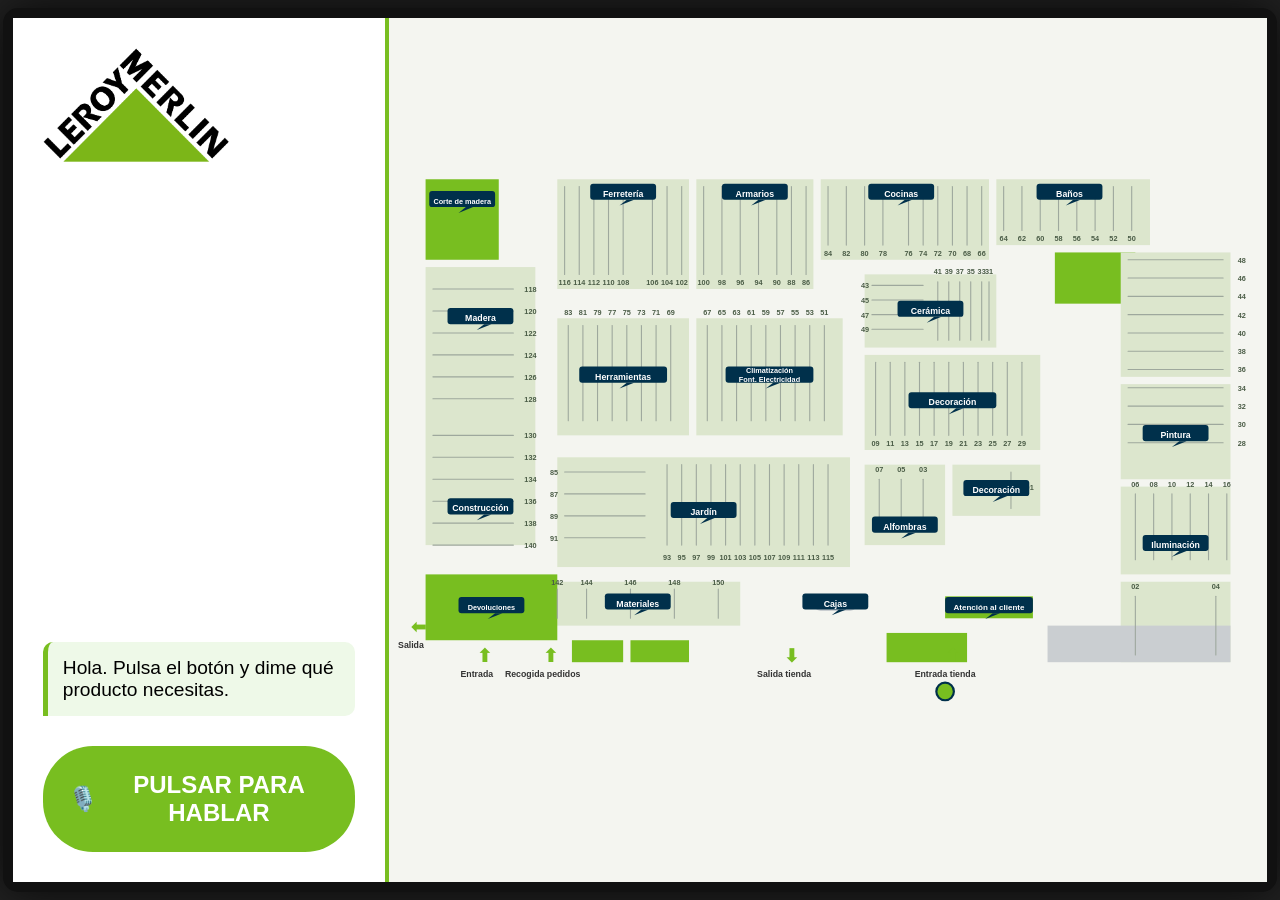
==== commit 1021a858: "Update index.html" ====
--- a/index.html
+++ b/index.html
@@ -3,124 +3,334 @@
 <head>
     <meta charset="UTF-8">
     <meta name="viewport" content="width=device-width, initial-scale=1.0">
-    <title>Asistente Inteligente - Leroy Merlin</title>
+    <title>Kiosco Leroy Merlin - V1.0 Profesional</title>
     <link rel="stylesheet" href="style.css">
-</head>
+    <script src="app.js" defer></script>
+    <style>
+        /* ESTILOS EXACTOS DEL PLANO */
+        #svg-mapa {
+            background-color: #f4f5f0; 
+            width: 100%; height: 100%;
+        }
+        .fondo-tienda { fill: #ffffff; }
+        .bloque-verde { fill: #dce6cd; } /* Verde claro estanterías */
+        .bloque-servicio { fill: #78be20; } /* Verde Leroy Merlin */
+        .bloque-gris { fill: #caced1; } /* Gris oscuro para baños/servicios */
+        .linea { stroke: #9ea89d; stroke-width: 1.5; stroke-linecap: round; } /* Líneas grises de estantería */
+        .num { font-family: 'Segoe UI', Tahoma, Geneva, Verdana, sans-serif; font-size: 10px; fill: #4a5c46; font-weight: bold; }
+        .burbuja { fill: #00304b; } /* Azul oscuro Leroy */
+        .texto-burbuja { font-family: 'Segoe UI', Tahoma, sans-serif; font-size: 12px; font-weight: bold; fill: #ffffff; text-anchor: middle; pointer-events: none; }
+        .texto-puertas { font-family: 'Segoe UI', Tahoma, sans-serif; font-size: 12px; fill: #333; text-anchor: middle; font-weight: bold; }
+        
+        /* Animación Ruta GPS */
+        #ruta-inteligente { 
+            fill: none; stroke: #d32f2f; stroke-width: 4; 
+            stroke-linecap: round; stroke-linejoin: round; 
+            stroke-dasharray: 10 10; opacity: 0.9; 
+            animation: marchar 1s linear infinite; 
+        }
+        @keyframes marchar { to { stroke-dashoffset: -20; } }
+        .punto-destino { fill: #d32f2f; stroke: white; stroke-width: 3; }
+        .entrada-punto { fill: #78be20; stroke: #00304b; stroke-width: 3; }
+    </style>
+</head
 <body>
-
-    <div id="contenedor-principal">
-        <header>
-            <img src="logo.png" alt="Leroy Merlin" class="logo">
-            <div class="info-tienda">
-                <h1>Kiosco de Orientación - Rivas</h1>
-                <p>Busca productos, servicios o zonas de la tienda</p>
+    <div id="kiosco">
+        <div id="panel-izq">
+           <img id="logo" src="Leroy-Merlin-Logo-PNG.png" alt="Leroy Merlin Logo">
+            <div id="chat">
+                <div class="msg-bot">Hola. Pulsa el botón y dime qué producto necesitas.</div>
             </div>
-        </header>
-
-        <div id="mapa-container">
-            <svg id="mapa-svg" viewBox="0 0 1200 800" xmlns="http://www.w3.org/2000/svg">
+            <button id="btn-voz">
+                <span>🎙️</span> <span id="txt-micro">PULSAR PARA HABLAR</span>
+            </button>
+        </div>
+
+        <div id="panel-mapa">
+            <svg id="svg-mapa" viewBox="0 0 1200 800" preserveAspectRatio="xMidYMid meet">
                 
                 <defs>
-                    <filter id="sombra" x="-20%" y="-20%" width="140%" height="140%">
-                        <feDropShadow dx="2" dy="2" stdDeviation="3" flood-opacity="0.2"/>
-                    </filter>
-
-                    <g id="coche-frente">
-                        <rect x="-16" y="4" width="4" height="8" rx="1" fill="#333"/>
-                        <rect x="12" y="4" width="4" height="8" rx="1" fill="#333"/>
-                        <path d="M -14 8 C -14 0, -10 -12, -8 -14 L 8 -14 C 10 -12, 14 0, 14 8 C 14 12, -14 12, -14 8 Z" fill="#00304b"/>
-                        <path d="M -9 -1 L -6 -11 L 6 -11 L 9 -1 Z" fill="#caced2"/>
-                        <circle cx="-10" cy="5" r="2.5" fill="#FFF"/>
-                        <circle cx="10" cy="5" r="2.5" fill="#FFF"/>
-                        <rect x="-4" y="4" width="8" height="3" rx="1" fill="#222"/>
+                    <g id="burbuja-md">
+                        <rect x="-45" y="-14" width="90" height="22" rx="4" class="burbuja"/>
+                        <polygon points="5,8 -5,16 15,8" class="burbuja"/>
                     </g>
-
-                    <g id="coche-espalda">
-                        <rect x="-16" y="4" width="4" height="8" rx="1" fill="#333"/>
-                        <rect x="12" y="4" width="4" height="8" rx="1" fill="#333"/>
-                        <path d="M -14 8 C -14 0, -10 -12, -8 -14 L 8 -14 C 10 -12, 14 0, 14 8 C 14 12, -14 12, -14 8 Z" fill="#00304b"/>
-                        <path d="M -9 -1 L -6 -11 L 6 -11 L 9 -1 Z" fill="#caced2"/>
-                        <rect x="-13" y="3" width="5" height="3" rx="1" fill="#d32f2f"/>
-                        <rect x="8" y="3" width="5" height="3" rx="1" fill="#d32f2f"/>
-                        <rect x="-4" y="4" width="8" height="3" fill="#FFF"/>
+                    <g id="burbuja-lg">
+                        <rect x="-60" y="-14" width="120" height="22" rx="4" class="burbuja"/>
+                        <polygon points="5,8 -5,16 15,8" class="burbuja"/>
                     </g>
                 </defs>
 
-                <rect width="1200" height="800" fill="#f4f7f1" />
-                
                 <g id="capa-obstaculos">
-                    <rect x="50" y="150" width="220" height="250" class="bloque-verde" data-sec="Cerámica"/>
-                    <rect x="300" y="150" width="150" height="250" class="bloque-verde" data-sec="Herramientas"/>
-                    <rect x="500" y="150" width="450" height="250" class="bloque-verde" data-sec="Baños"/>
-                    <rect x="50" y="450" width="300" height="200" class="bloque-verde" data-sec="Decoración"/>
-                    <rect x="400" y="450" width="350" height="200" class="bloque-verde" data-sec="Jardín"/>
-                    <rect x="800" y="450" width="350" height="200" class="bloque-verde" data-sec="Iluminación"/>
-
-                    <polygon points="835,160 980,160 880,260 835,260" class="bloque-servicio" />
-
-                    <rect x="1050" y="150" width="100" height="150" class="bloque-servicio" data-sec="Aseos"/>
-                </g>
-
-                <g class="textos-mapa">
-                    <text x="160" y="275" font-size="20">Cerámica</text>
-                    <text x="560" y="190" font-size="20">Baños</text>
-                    <text x="1100" y="225" font-size="16" fill="white" text-anchor="middle">WC</text>
-                    <text x="200" y="550" font-size="20">Decoración</text>
-                    <text x="1000" y="350" font-size="20">Sanitario</text>
-                </g>
-
-                <g class="puertas">
-                    <text x="30" y="650" fill="#78be20" font-size="24" font-weight="bold">⬅</text>
-                    <text x="48" y="670" class="texto-puertas">Salida Vehículos</text>
-                    <use href="#coche-frente" x="48" y="695" />
-
-                    <text x="120" y="690" fill="#78be20" font-size="24" font-weight="bold">⬆</text>
-                    <text x="120" y="710" class="texto-puertas">Entrada Vehículos</text>
-                    <use href="#coche-espalda" x="120" y="735" />
-
-                    <text x="240" y="690" fill="#78be20" font-size="24" font-weight="bold">⬆</text>
-                    <text x="240" y="710" class="texto-puertas">Recogida pedidos</text>
-
-                    <text x="540" y="690" fill="#78be20" font-size="24" font-weight="bold">⬇</text>
-                    <text x="540" y="710" class="texto-puertas">Salida Tienda</text>
-
-                    <text x="760" y="690" fill="#78be20" font-size="24" font-weight="bold">⬆</text>
-                    <text x="760" y="710" class="texto-puertas">Entrada Tienda</text>
-                </g>
-
-                <polyline id="ruta-inteligente" points="" />
-                <circle id="destino-punto" r="8" cx="0" cy="0" style="display:none;" />
-                
-                <circle cx="760" cy="730" r="6" fill="#78be20" stroke="white" stroke-width="2"/>
-                <text x="760" y="760" font-size="12" text-anchor="middle" font-weight="bold">ESTÁS AQUÍ</text>
+                    <rect x="50" y="30" width="100" height="110" class="bloque-servicio" data-sec="Corte de madera"/>
+                    <rect x="50" y="150" width="150" height="380" class="bloque-verde" data-sec="Madera y Construcción"/>
+                    
+                    <rect x="230" y="30" width="180" height="150" class="bloque-verde" data-sec="Ferretería"/>
+                    <rect x="420" y="30" width="160" height="150" class="bloque-verde" data-sec="Armarios"/>
+                    <rect x="590" y="30" width="230" height="110" class="bloque-verde" data-sec="Cocinas"/>
+                    <rect x="830" y="30" width="210" height="90" class="bloque-verde" data-sec="Baños"/>
+                    <rect x="910" y="130" width="110" height="70" class="bloque-servicio" data-sec="Coordinador"/>
+
+                    <rect x="230" y="220" width="180" height="160" class="bloque-verde" data-sec="Herramientas"/>
+                    <rect x="420" y="220" width="200" height="160" class="bloque-verde" data-sec="Climatización"/>
+                    <rect x="650" y="160" width="180" height="100" class="bloque-verde" data-sec="Cerámica"/>
+                    <rect x="650" y="270" width="240" height="130" class="bloque-verde" data-sec="Decoración"/>
+
+                    <rect x="230" y="410" width="400" height="150" class="bloque-verde" data-sec="Jardín Central"/>
+                    <rect x="650" y="420" width="110" height="110" class="bloque-verde" data-sec="Alfombras"/>
+                    <rect x="770" y="420" width="120" height="70" class="bloque-verde" data-sec="Decoración"/>
+                    <rect x="1000" y="130" width="150" height="170" class="bloque-verde" data-sec="Pintura Arriba"/>
+                    <rect x="1000" y="310" width="150" height="130" class="bloque-verde" data-sec="Pintura Abajo"/>
+                    <rect x="1000" y="450" width="150" height="120" class="bloque-verde" data-sec="Iluminación Arriba"/>
+                    <rect x="1000" y="580" width="150" height="110" class="bloque-verde" data-sec="Iluminación Abajo"/>
+                    <rect x="200" y="580" width="280" height="60" class="bloque-verde" data-sec="Materiales"/>
+
+                    <rect x="50" y="570" width="180" height="90" class="bloque-servicio" data-sec="Recogida Devoluciones"/>
+                    <rect x="250" y="660" width="70" height="30" class="bloque-servicio" data-sec="Sala espera"/>
+                    <rect x="330" y="660" width="80" height="30" class="bloque-servicio" data-sec="Cafetería"/>
+                    <rect x="580" y="600" width="60" height="20" class="bloque-gris" rx="10" data-sec="Cajas"/>
+                    <rect x="680" y="650" width="110" height="40" class="bloque-servicio" data-sec="Atención Profesional"/>
+                    <rect x="760" y="600" width="120" height="30" class="bloque-servicio" data-sec="Atención Cliente"/>
+                    <rect x="900" y="640" width="250" height="50" class="bloque-gris" data-sec="Aseos"/>
+                </g>
+
+                <g>
+                    <line x1="60" y1="180" x2="170" y2="180" class="linea"/><text x="185" y="184" class="num">118</text>
+                    <line x1="60" y1="210" x2="170" y2="210" class="linea"/><text x="185" y="214" class="num">120</text>
+                    <line x1="60" y1="240" x2="170" y2="240" class="linea"/><text x="185" y="244" class="num">122</text>
+                    <line x1="60" y1="270" x2="170" y2="270" class="linea"/><text x="185" y="274" class="num">124</text>
+                    <line x1="60" y1="300" x2="170" y2="300" class="linea"/><text x="185" y="304" class="num">126</text>
+                    <line x1="60" y1="330" x2="170" y2="330" class="linea"/><text x="185" y="334" class="num">128</text>
+                    <line x1="60" y1="380" x2="170" y2="380" class="linea"/><text x="185" y="384" class="num">130</text>
+                    <line x1="60" y1="410" x2="170" y2="410" class="linea"/><text x="185" y="414" class="num">132</text>
+                    <line x1="60" y1="440" x2="170" y2="440" class="linea"/><text x="185" y="444" class="num">134</text>
+                    <line x1="60" y1="470" x2="170" y2="470" class="linea"/><text x="185" y="474" class="num">136</text>
+                    <line x1="60" y1="500" x2="170" y2="500" class="linea"/><text x="185" y="504" class="num">138</text>
+                    <line x1="60" y1="530" x2="170" y2="530" class="linea"/><text x="185" y="534" class="num">140</text>
+                </g>
+
+                <g>
+                    <line x1="240" y1="40" x2="240" y2="160" class="linea"/><text x="240" y="175" class="num" text-anchor="middle">116</text>
+                    <line x1="260" y1="40" x2="260" y2="160" class="linea"/><text x="260" y="175" class="num" text-anchor="middle">114</text>
+                    <line x1="280" y1="40" x2="280" y2="160" class="linea"/><text x="280" y="175" class="num" text-anchor="middle">112</text>
+                    <line x1="300" y1="40" x2="300" y2="160" class="linea"/><text x="300" y="175" class="num" text-anchor="middle">110</text>
+                    <line x1="320" y1="40" x2="320" y2="160" class="linea"/><text x="320" y="175" class="num" text-anchor="middle">108</text>
+                    <line x1="360" y1="40" x2="360" y2="160" class="linea"/><text x="360" y="175" class="num" text-anchor="middle">106</text>
+                    <line x1="380" y1="40" x2="380" y2="160" class="linea"/><text x="380" y="175" class="num" text-anchor="middle">104</text>
+                    <line x1="400" y1="40" x2="400" y2="160" class="linea"/><text x="400" y="175" class="num" text-anchor="middle">102</text>
+                </g>
+
+                <g>
+                    <line x1="430" y1="40" x2="430" y2="160" class="linea"/><text x="430" y="175" class="num" text-anchor="middle">100</text>
+                    <line x1="455" y1="40" x2="455" y2="160" class="linea"/><text x="455" y="175" class="num" text-anchor="middle">98</text>
+                    <line x1="480" y1="40" x2="480" y2="160" class="linea"/><text x="480" y="175" class="num" text-anchor="middle">96</text>
+                    <line x1="505" y1="40" x2="505" y2="160" class="linea"/><text x="505" y="175" class="num" text-anchor="middle">94</text>
+                    <line x1="530" y1="40" x2="530" y2="160" class="linea"/><text x="530" y="175" class="num" text-anchor="middle">90</text>
+                    <line x1="550" y1="40" x2="550" y2="160" class="linea"/><text x="550" y="175" class="num" text-anchor="middle">88</text>
+                    <line x1="570" y1="40" x2="570" y2="160" class="linea"/><text x="570" y="175" class="num" text-anchor="middle">86</text>
+                </g>
+
+                <g>
+                    <line x1="600" y1="40" x2="600" y2="120" class="linea"/><text x="600" y="135" class="num" text-anchor="middle">84</text>
+                    <line x1="625" y1="40" x2="625" y2="120" class="linea"/><text x="625" y="135" class="num" text-anchor="middle">82</text>
+                    <line x1="650" y1="40" x2="650" y2="120" class="linea"/><text x="650" y="135" class="num" text-anchor="middle">80</text>
+                    <line x1="675" y1="40" x2="675" y2="120" class="linea"/><text x="675" y="135" class="num" text-anchor="middle">78</text>
+                    <line x1="710" y1="40" x2="710" y2="120" class="linea"/><text x="710" y="135" class="num" text-anchor="middle">76</text>
+                    <line x1="730" y1="40" x2="730" y2="120" class="linea"/><text x="730" y="135" class="num" text-anchor="middle">74</text>
+                    <line x1="750" y1="40" x2="750" y2="120" class="linea"/><text x="750" y="135" class="num" text-anchor="middle">72</text>
+                    <line x1="770" y1="40" x2="770" y2="120" class="linea"/><text x="770" y="135" class="num" text-anchor="middle">70</text>
+                    <line x1="790" y1="40" x2="790" y2="120" class="linea"/><text x="790" y="135" class="num" text-anchor="middle">68</text>
+                    <line x1="810" y1="40" x2="810" y2="120" class="linea"/><text x="810" y="135" class="num" text-anchor="middle">66</text>
+                </g>
+
+                <g>
+                    <line x1="840" y1="40" x2="840" y2="100" class="linea"/><text x="840" y="115" class="num" text-anchor="middle">64</text>
+                    <line x1="865" y1="40" x2="865" y2="100" class="linea"/><text x="865" y="115" class="num" text-anchor="middle">62</text>
+                    <line x1="890" y1="40" x2="890" y2="100" class="linea"/><text x="890" y="115" class="num" text-anchor="middle">60</text>
+                    <line x1="915" y1="40" x2="915" y2="100" class="linea"/><text x="915" y="115" class="num" text-anchor="middle">58</text>
+                    <line x1="940" y1="40" x2="940" y2="100" class="linea"/><text x="940" y="115" class="num" text-anchor="middle">56</text>
+                    <line x1="965" y1="40" x2="965" y2="100" class="linea"/><text x="965" y="115" class="num" text-anchor="middle">54</text>
+                    <line x1="990" y1="40" x2="990" y2="100" class="linea"/><text x="990" y="115" class="num" text-anchor="middle">52</text>
+                    <line x1="1015" y1="40" x2="1015" y2="100" class="linea"/><text x="1015" y="115" class="num" text-anchor="middle">50</text>
+                </g>
+
+                <g>
+                    <line x1="245" y1="230" x2="245" y2="360" class="linea"/><text x="245" y="215" class="num" text-anchor="middle">83</text>
+                    <line x1="265" y1="230" x2="265" y2="360" class="linea"/><text x="265" y="215" class="num" text-anchor="middle">81</text>
+                    <line x1="285" y1="230" x2="285" y2="360" class="linea"/><text x="285" y="215" class="num" text-anchor="middle">79</text>
+                    <line x1="305" y1="230" x2="305" y2="360" class="linea"/><text x="305" y="215" class="num" text-anchor="middle">77</text>
+                    <line x1="325" y1="230" x2="325" y2="360" class="linea"/><text x="325" y="215" class="num" text-anchor="middle">75</text>
+                    <line x1="345" y1="230" x2="345" y2="360" class="linea"/><text x="345" y="215" class="num" text-anchor="middle">73</text>
+                    <line x1="365" y1="230" x2="365" y2="360" class="linea"/><text x="365" y="215" class="num" text-anchor="middle">71</text>
+                    <line x1="385" y1="230" x2="385" y2="360" class="linea"/><text x="385" y="215" class="num" text-anchor="middle">69</text>
+                </g>
+
+                <g>
+                    <line x1="435" y1="230" x2="435" y2="360" class="linea"/><text x="435" y="215" class="num" text-anchor="middle">67</text>
+                    <line x1="455" y1="230" x2="455" y2="360" class="linea"/><text x="455" y="215" class="num" text-anchor="middle">65</text>
+                    <line x1="475" y1="230" x2="475" y2="360" class="linea"/><text x="475" y="215" class="num" text-anchor="middle">63</text>
+                    <line x1="495" y1="230" x2="495" y2="360" class="linea"/><text x="495" y="215" class="num" text-anchor="middle">61</text>
+                    <line x1="515" y1="230" x2="515" y2="360" class="linea"/><text x="515" y="215" class="num" text-anchor="middle">59</text>
+                    <line x1="535" y1="230" x2="535" y2="360" class="linea"/><text x="535" y="215" class="num" text-anchor="middle">57</text>
+                    <line x1="555" y1="230" x2="555" y2="360" class="linea"/><text x="555" y="215" class="num" text-anchor="middle">55</text>
+                    <line x1="575" y1="230" x2="575" y2="360" class="linea"/><text x="575" y="215" class="num" text-anchor="middle">53</text>
+                    <line x1="595" y1="230" x2="595" y2="360" class="linea"/><text x="595" y="215" class="num" text-anchor="middle">51</text>
+                </g>
+
+                <g>
+                    <line x1="660" y1="175" x2="730" y2="175" class="linea"/><text x="645" y="179" class="num">43</text>
+                    <line x1="660" y1="195" x2="730" y2="195" class="linea"/><text x="645" y="199" class="num">45</text>
+                    <line x1="660" y1="215" x2="730" y2="215" class="linea"/><text x="645" y="219" class="num">47</text>
+                    <line x1="660" y1="235" x2="730" y2="235" class="linea"/><text x="645" y="239" class="num">49</text>
+
+                    <line x1="750" y1="170" x2="750" y2="250" class="linea"/><text x="750" y="160" class="num" text-anchor="middle">41</text>
+                    <line x1="765" y1="170" x2="765" y2="250" class="linea"/><text x="765" y="160" class="num" text-anchor="middle">39</text>
+                    <line x1="780" y1="170" x2="780" y2="250" class="linea"/><text x="780" y="160" class="num" text-anchor="middle">37</text>
+                    <line x1="795" y1="170" x2="795" y2="250" class="linea"/><text x="795" y="160" class="num" text-anchor="middle">35</text>
+                    <line x1="810" y1="170" x2="810" y2="250" class="linea"/><text x="810" y="160" class="num" text-anchor="middle">33</text>
+                    <line x1="820" y1="170" x2="820" y2="250" class="linea"/><text x="820" y="160" class="num" text-anchor="middle">31</text>
+                </g>
+
+                <g>
+                    <line x1="665" y1="280" x2="665" y2="380" class="linea"/><text x="665" y="395" class="num" text-anchor="middle">09</text>
+                    <line x1="685" y1="280" x2="685" y2="380" class="linea"/><text x="685" y="395" class="num" text-anchor="middle">11</text>
+                    <line x1="705" y1="280" x2="705" y2="380" class="linea"/><text x="705" y="395" class="num" text-anchor="middle">13</text>
+                    <line x1="725" y1="280" x2="725" y2="380" class="linea"/><text x="725" y="395" class="num" text-anchor="middle">15</text>
+                    <line x1="745" y1="280" x2="745" y2="380" class="linea"/><text x="745" y="395" class="num" text-anchor="middle">17</text>
+                    <line x1="765" y1="280" x2="765" y2="380" class="linea"/><text x="765" y="395" class="num" text-anchor="middle">19</text>
+                    <line x1="785" y1="280" x2="785" y2="380" class="linea"/><text x="785" y="395" class="num" text-anchor="middle">21</text>
+                    <line x1="805" y1="280" x2="805" y2="380" class="linea"/><text x="805" y="395" class="num" text-anchor="middle">23</text>
+                    <line x1="825" y1="280" x2="825" y2="380" class="linea"/><text x="825" y="395" class="num" text-anchor="middle">25</text>
+                    <line x1="845" y1="280" x2="845" y2="380" class="linea"/><text x="845" y="395" class="num" text-anchor="middle">27</text>
+                    <line x1="865" y1="280" x2="865" y2="380" class="linea"/><text x="865" y="395" class="num" text-anchor="middle">29</text>
+                </g>
+
+                <g>
+                    <line x1="670" y1="440" x2="670" y2="510" class="linea"/><text x="670" y="430" class="num" text-anchor="middle">07</text>
+                    <line x1="700" y1="440" x2="700" y2="510" class="linea"/><text x="700" y="430" class="num" text-anchor="middle">05</text>
+                    <line x1="730" y1="440" x2="730" y2="510" class="linea"/><text x="730" y="430" class="num" text-anchor="middle">03</text>
+                </g>
+
+                <g>
+                    <line x1="850" y1="430" x2="850" y2="480" class="linea"/><text x="870" y="455" class="num">01</text>
+                </g>
+
+                <g>
+                    <line x1="240" y1="430" x2="350" y2="430" class="linea"/><text x="220" y="434" class="num">85</text>
+                    <line x1="240" y1="460" x2="350" y2="460" class="linea"/><text x="220" y="464" class="num">87</text>
+                    <line x1="240" y1="490" x2="350" y2="490" class="linea"/><text x="220" y="494" class="num">89</text>
+                    <line x1="240" y1="520" x2="350" y2="520" class="linea"/><text x="220" y="524" class="num">91</text>
+                    <line x1="380" y1="420" x2="380" y2="530" class="linea"/><text x="380" y="550" class="num" text-anchor="middle">93</text>
+                    <line x1="400" y1="420" x2="400" y2="530" class="linea"/><text x="400" y="550" class="num" text-anchor="middle">95</text>
+                    <line x1="420" y1="420" x2="420" y2="530" class="linea"/><text x="420" y="550" class="num" text-anchor="middle">97</text>
+                    <line x1="440" y1="420" x2="440" y2="530" class="linea"/><text x="440" y="550" class="num" text-anchor="middle">99</text>
+                    <line x1="460" y1="420" x2="460" y2="530" class="linea"/><text x="460" y="550" class="num" text-anchor="middle">101</text>
+                    <line x1="480" y1="420" x2="480" y2="530" class="linea"/><text x="480" y="550" class="num" text-anchor="middle">103</text>
+                    <line x1="500" y1="420" x2="500" y2="530" class="linea"/><text x="500" y="550" class="num" text-anchor="middle">105</text>
+                    <line x1="520" y1="420" x2="520" y2="530" class="linea"/><text x="520" y="550" class="num" text-anchor="middle">107</text>
+                    <line x1="540" y1="420" x2="540" y2="530" class="linea"/><text x="540" y="550" class="num" text-anchor="middle">109</text>
+                    <line x1="560" y1="420" x2="560" y2="530" class="linea"/><text x="560" y="550" class="num" text-anchor="middle">111</text>
+                    <line x1="580" y1="420" x2="580" y2="530" class="linea"/><text x="580" y="550" class="num" text-anchor="middle">113</text>
+                    <line x1="600" y1="420" x2="600" y2="530" class="linea"/><text x="600" y="550" class="num" text-anchor="middle">115</text>
+                </g>
+
+                <g>
+                    <line x1="230" y1="590" x2="230" y2="630" class="linea"/><text x="230" y="585" class="num" text-anchor="middle">142</text>
+                    <line x1="270" y1="590" x2="270" y2="630" class="linea"/><text x="270" y="585" class="num" text-anchor="middle">144</text>
+                    <line x1="330" y1="590" x2="330" y2="630" class="linea"/><text x="330" y="585" class="num" text-anchor="middle">146</text>
+                    <line x1="390" y1="590" x2="390" y2="630" class="linea"/><text x="390" y="585" class="num" text-anchor="middle">148</text>
+                    <line x1="450" y1="590" x2="450" y2="630" class="linea"/><text x="450" y="585" class="num" text-anchor="middle">150</text>
+                </g>
+
+                <g>
+                    <line x1="1010" y1="140" x2="1140" y2="140" class="linea"/><text x="1160" y="144" class="num">48</text>
+                    <line x1="1010" y1="165" x2="1140" y2="165" class="linea"/><text x="1160" y="169" class="num">46</text>
+                    <line x1="1010" y1="190" x2="1140" y2="190" class="linea"/><text x="1160" y="194" class="num">44</text>
+                    <line x1="1010" y1="215" x2="1140" y2="215" class="linea"/><text x="1160" y="219" class="num">42</text>
+                    <line x1="1010" y1="240" x2="1140" y2="240" class="linea"/><text x="1160" y="244" class="num">40</text>
+                    <line x1="1010" y1="265" x2="1140" y2="265" class="linea"/><text x="1160" y="269" class="num">38</text>
+                    <line x1="1010" y1="290" x2="1140" y2="290" class="linea"/><text x="1160" y="294" class="num">36</text>
+                    <line x1="1010" y1="315" x2="1140" y2="315" class="linea"/><text x="1160" y="319" class="num">34</text>
+                    <line x1="1010" y1="340" x2="1140" y2="340" class="linea"/><text x="1160" y="344" class="num">32</text>
+                    <line x1="1010" y1="365" x2="1140" y2="365" class="linea"/><text x="1160" y="369" class="num">30</text>
+                    <line x1="1010" y1="390" x2="1140" y2="390" class="linea"/><text x="1160" y="394" class="num">28</text>
+                    
+                    </g>
+
+                <g>
+                    <line x1="1020" y1="460" x2="1020" y2="550" class="linea"/><text x="1020" y="450" class="num" text-anchor="middle">06</text>
+                    <line x1="1045" y1="460" x2="1045" y2="550" class="linea"/><text x="1045" y="450" class="num" text-anchor="middle">08</text>
+                    <line x1="1070" y1="460" x2="1070" y2="550" class="linea"/><text x="1070" y="450" class="num" text-anchor="middle">10</text>
+                    <line x1="1095" y1="460" x2="1095" y2="550" class="linea"/><text x="1095" y="450" class="num" text-anchor="middle">12</text>
+                    <line x1="1120" y1="460" x2="1120" y2="550" class="linea"/><text x="1120" y="450" class="num" text-anchor="middle">14</text>
+                    <line x1="1145" y1="460" x2="1145" y2="550" class="linea"/><text x="1145" y="450" class="num" text-anchor="middle">16</text>
+
+                    <line x1="1020" y1="600" x2="1020" y2="680" class="linea"/><text x="1020" y="590" class="num" text-anchor="middle">02</text>
+                    <line x1="1130" y1="600" x2="1130" y2="680" class="linea"/><text x="1130" y="590" class="num" text-anchor="middle">04</text>
+                </g>
+
+                <use href="#burbuja-md" x="100" y="60" /> <text x="100" y="64" class="texto-burbuja" style="font-size:10px;">Corte de madera</text>
+                <use href="#burbuja-md" x="125" y="220" /> <text x="125" y="224" class="texto-burbuja">Madera</text>
+                <use href="#burbuja-md" x="125" y="480" /> <text x="125" y="484" class="texto-burbuja">Construcción</text>
+
+                <use href="#burbuja-md" x="320" y="50" /> <text x="320" y="54" class="texto-burbuja">Ferretería</text>
+                <use href="#burbuja-md" x="500" y="50" /> <text x="500" y="54" class="texto-burbuja">Armarios</text>
+                <use href="#burbuja-md" x="700" y="50" /> <text x="700" y="54" class="texto-burbuja">Cocinas</text>
+                <use href="#burbuja-md" x="930" y="50" /> <text x="930" y="54" class="texto-burbuja">Baños</text>
+                
+                <use href="#burbuja-lg" x="320" y="300" /> <text x="320" y="304" class="texto-burbuja">Herramientas</text>
+                <use href="#burbuja-lg" x="520" y="300" /> 
+                <text x="520" y="295" class="texto-burbuja" style="font-size:10px;">Climatización</text>
+                <text x="520" y="307" class="texto-burbuja" style="font-size:10px;">Font. Electricidad</text>
+                
+                <use href="#burbuja-md" x="740" y="210" /> <text x="740" y="214" class="texto-burbuja">Cerámica</text>
+                <use href="#burbuja-lg" x="770" y="335" /> <text x="770" y="339" class="texto-burbuja">Decoración</text>
+
+                <use href="#burbuja-md" x="430" y="485" /> <text x="430" y="489" class="texto-burbuja">Jardín</text>
+                <use href="#burbuja-md" x="705" y="505" /> <text x="705" y="509" class="texto-burbuja">Alfombras</text>
+                
+                <use href="#burbuja-md" x="830" y="455" /> <text x="830" y="459" class="texto-burbuja">Decoración</text>
+                
+                <use href="#burbuja-md" x="1075" y="380" /> <text x="1075" y="384" class="texto-burbuja">Pintura</text>
+                <use href="#burbuja-md" x="1075" y="530" /> <text x="1075" y="534" class="texto-burbuja">Iluminación</text>
+                
+                <use href="#burbuja-md" x="340" y="610" /> <text x="340" y="614" class="texto-burbuja">Materiales</text>
+
+                <use href="#burbuja-md" x="140" y="615" /> <text x="140" y="619" class="texto-burbuja" style="font-size:10px;">Devoluciones</text>
+                <use href="#burbuja-md" x="610" y="610" /> <text x="610" y="614" class="texto-burbuja">Cajas</text>
+                <use href="#burbuja-lg" x="820" y="615" /> <text x="820" y="619" class="texto-burbuja" style="font-size:11px;">Atención al cliente</text>
+
+                <text x="30" y="650" fill="#78be20" font-size="24" font-weight="bold">⬅</text>
+                <text x="30" y="670" class="texto-puertas">Salida</text>
+                
+                <text x="120" y="690" fill="#78be20" font-size="24" font-weight="bold">⬆</text>
+                <text x="120" y="710" class="texto-puertas">Entrada</text>
+
+                <text x="210" y="690" fill="#78be20" font-size="24" font-weight="bold">⬆</text>
+                <text x="210" y="710" class="texto-puertas">Recogida pedidos</text>
+                
+                <text x="540" y="690" fill="#78be20" font-size="24" font-weight="bold">⬇</text>
+                <text x="540" y="710" class="texto-puertas">Salida tienda</text>
+                
+                <text x="760" y="690" fill="#78be20" font-size="24" font-weight="bold">⬆</text>
+                <text x="760" y="710" class="texto-puertas">Entrada tienda</text>
+
+                <polyline id="ruta-inteligente" points="" style="display:none;"/>
+                <circle id="destino-punto" cx="-100" cy="-100" r="15" class="punto-destino" style="display:none"/>
+                <circle cx="760" cy="730" r="12" class="entrada-punto" />
             </svg>
         </div>
-
-        <div id="interfaz-voz">
-            <div id="chat">
-                <div class="msg-bot">¡Hola! Soy tu asistente de Leroy Merlin. ¿Qué estás buscando hoy?</div>
-            </div>
-            
-            <div class="controles">
-                <button id="btn-voz">
-                    <div id="icono-micro">🎤</div>
-                    <span id="txt-micro">PULSAR PARA HABLAR</span>
-                </button>
-            </div>
+    </div>
+
+    <div id="modal-overlay" class="oculto">
+        <div class="modal-content">
+            <h2 id="modal-titulo">¡Producto Encontrado!</h2>
+            <p>Junto con tu <strong id="modal-producto-nombre"></strong>, otros clientes también compraron:</p>
+            <ul id="modal-lista-relacionados">
+                </ul>
+            <button id="btn-cerrar-modal">VER MI RUTA</button>
         </div>
     </div>
-
-    <div id="modal-overlay" class="oculto">
-        <div id="modal-content">
-            <h2 id="modal-producto-nombre">Producto</h2>
-            <div class="sugerencias">
-                <p>💡 <strong>Tip de experto:</strong> Otros clientes también llevaron:</p>
-                <ul id="modal-lista-relacionados"></ul>
-            </div>
-            <button id="btn-cerrar-modal">¡Entendido, llévame allí!</button>
-        </div>
-    </div>
-
-    <script src="app.js"></script>
 </body>
 </html>
+
+
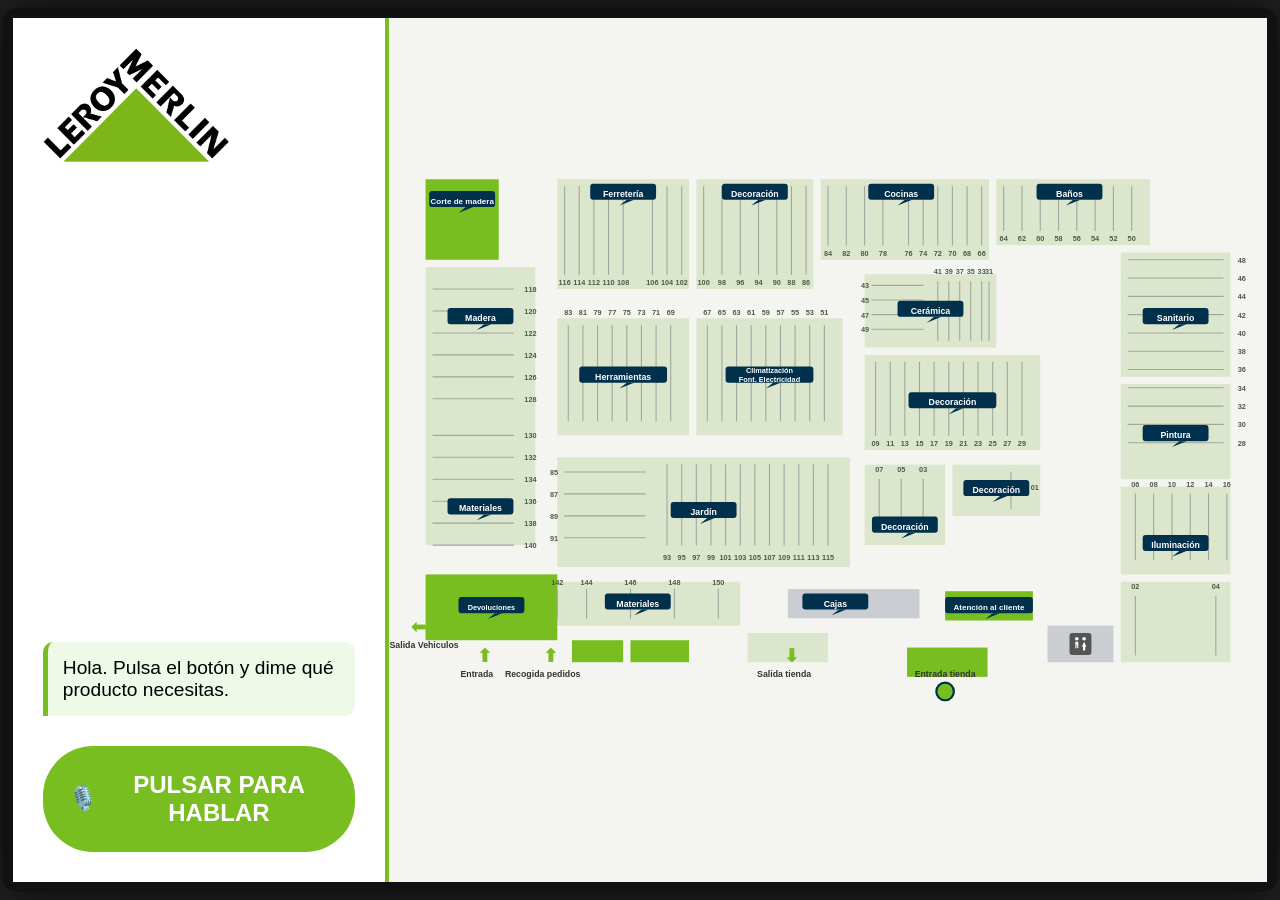
==== commit 247dd3ed: "Update index.html" ====
--- a/index.html
+++ b/index.html
@@ -6,6 +6,17 @@
     <title>Kiosco Leroy Merlin - V1.0 Profesional</title>
     <link rel="stylesheet" href="style.css">
     <script src="app.js" defer></script>
+    <!-- Vercel Web Analytics - Tracks page views and user interactions -->
+    <script>
+        window.va = window.va || function () { (window.vaq = window.vaq || []).push(arguments); };
+    </script>
+    <script defer src="/_vercel/insights/script.js"></script>
+    
+    <!-- Vercel Speed Insights - Monitors real user performance metrics -->
+    <script>
+        window.si = window.si || function () { (window.siq = window.siq || []).push(arguments); };
+    </script>
+    <script defer src="/_vercel/speed-insights/script.js"></script>
     <style>
         /* ESTILOS EXACTOS DEL PLANO */
         #svg-mapa {
@@ -13,12 +24,12 @@
             width: 100%; height: 100%;
         }
         .fondo-tienda { fill: #ffffff; }
-        .bloque-verde { fill: #dce6cd; } /* Verde claro estanterías */
-        .bloque-servicio { fill: #78be20; } /* Verde Leroy Merlin */
-        .bloque-gris { fill: #caced1; } /* Gris oscuro para baños/servicios */
-        .linea { stroke: #9ea89d; stroke-width: 1.5; stroke-linecap: round; } /* Líneas grises de estantería */
+        .bloque-verde { fill: #dce6cd; } 
+        .bloque-servicio { fill: #78be20; } 
+        .bloque-gris { fill: #caced2; } 
+        .linea { stroke: #9ea89d; stroke-width: 1.5; stroke-linecap: round; } 
         .num { font-family: 'Segoe UI', Tahoma, Geneva, Verdana, sans-serif; font-size: 10px; fill: #4a5c46; font-weight: bold; }
-        .burbuja { fill: #00304b; } /* Azul oscuro Leroy */
+        .burbuja { fill: #00304b; } 
         .texto-burbuja { font-family: 'Segoe UI', Tahoma, sans-serif; font-size: 12px; font-weight: bold; fill: #ffffff; text-anchor: middle; pointer-events: none; }
         .texto-puertas { font-family: 'Segoe UI', Tahoma, sans-serif; font-size: 12px; fill: #333; text-anchor: middle; font-weight: bold; }
         
@@ -33,7 +44,7 @@
         .punto-destino { fill: #d32f2f; stroke: white; stroke-width: 3; }
         .entrada-punto { fill: #78be20; stroke: #00304b; stroke-width: 3; }
     </style>
-</head
+</head>
 <body>
     <div id="kiosco">
         <div id="panel-izq">
@@ -58,6 +69,13 @@
                         <rect x="-60" y="-14" width="120" height="22" rx="4" class="burbuja"/>
                         <polygon points="5,8 -5,16 15,8" class="burbuja"/>
                     </g>
+                    <g id="icono-aseos">
+                        <rect x="0" y="0" width="30" height="30" rx="4" fill="#555"/>
+                        <circle cx="10" cy="8" r="2.5" fill="white"/>
+                        <path d="M8 12 h4 v9 h-1.5 v-5 h-1 v5 h-1.5 z" fill="white"/>
+                        <circle cx="20" cy="8" r="2.5" fill="white"/>
+                        <path d="M20 12 l-3 7 h1.5 v5 h3 v-5 h1.5 z" fill="white"/>
+                    </g>
                 </defs>
 
                 <g id="capa-obstaculos">
@@ -68,7 +86,6 @@
                     <rect x="420" y="30" width="160" height="150" class="bloque-verde" data-sec="Armarios"/>
                     <rect x="590" y="30" width="230" height="110" class="bloque-verde" data-sec="Cocinas"/>
                     <rect x="830" y="30" width="210" height="90" class="bloque-verde" data-sec="Baños"/>
-                    <rect x="910" y="130" width="110" height="70" class="bloque-servicio" data-sec="Coordinador"/>
 
                     <rect x="230" y="220" width="180" height="160" class="bloque-verde" data-sec="Herramientas"/>
                     <rect x="420" y="220" width="200" height="160" class="bloque-verde" data-sec="Climatización"/>
@@ -83,14 +100,16 @@
                     <rect x="1000" y="450" width="150" height="120" class="bloque-verde" data-sec="Iluminación Arriba"/>
                     <rect x="1000" y="580" width="150" height="110" class="bloque-verde" data-sec="Iluminación Abajo"/>
                     <rect x="200" y="580" width="280" height="60" class="bloque-verde" data-sec="Materiales"/>
-
+                    <rect x="490" y="650" width="110" height="40" class="bloque-verde" data-sec="Atención Profesional"/>
                     <rect x="50" y="570" width="180" height="90" class="bloque-servicio" data-sec="Recogida Devoluciones"/>
                     <rect x="250" y="660" width="70" height="30" class="bloque-servicio" data-sec="Sala espera"/>
                     <rect x="330" y="660" width="80" height="30" class="bloque-servicio" data-sec="Cafetería"/>
                     <rect x="580" y="600" width="60" height="20" class="bloque-gris" rx="10" data-sec="Cajas"/>
-                    <rect x="680" y="650" width="110" height="40" class="bloque-servicio" data-sec="Atención Profesional"/>
-                    <rect x="760" y="600" width="120" height="30" class="bloque-servicio" data-sec="Atención Cliente"/>
-                    <rect x="900" y="640" width="250" height="50" class="bloque-gris" data-sec="Aseos"/>
+                    <rect x="708" y="670" width="110" height="40" class="bloque-servicio" data-sec="Atención Profesional"/>
+                    <rect x="760" y="593" width="120" height="40" class="bloque-servicio" data-sec="Atención Cliente"/>
+                    <rect x="545" y="590" width="180" height="40" class="bloque-gris" data-sec="Atención Profesional"/>
+                    <rect x="900" y="640" width="90" height="50" class="bloque-gris" data-sec="Aseos"/>
+                    <use href="#icono-aseos" x="930" y="650"/>
                 </g>
 
                 <g>
@@ -211,7 +230,7 @@
                 </g>
 
                 <g>
-                    <line x1="850" y1="430" x2="850" y2="480" class="linea"/><text x="870" y="455" class="num">01</text>
+                    <line x1="850" y1="430" x2="850" y2="480" class="linea"/><text x="877" y="455" class="num">01</text>
                 </g>
 
                 <g>
@@ -268,12 +287,12 @@
                     <line x1="1130" y1="600" x2="1130" y2="680" class="linea"/><text x="1130" y="590" class="num" text-anchor="middle">04</text>
                 </g>
 
-                <use href="#burbuja-md" x="100" y="60" /> <text x="100" y="64" class="texto-burbuja" style="font-size:10px;">Corte de madera</text>
+                <use href="#burbuja-md" x="100" y="60" /> <text x="100" y="64" class="texto-burbuja" style="font-size:11px;">Corte de madera</text>
                 <use href="#burbuja-md" x="125" y="220" /> <text x="125" y="224" class="texto-burbuja">Madera</text>
-                <use href="#burbuja-md" x="125" y="480" /> <text x="125" y="484" class="texto-burbuja">Construcción</text>
+                <use href="#burbuja-md" x="125" y="480" /> <text x="125" y="484" class="texto-burbuja">Materiales</text>
 
                 <use href="#burbuja-md" x="320" y="50" /> <text x="320" y="54" class="texto-burbuja">Ferretería</text>
-                <use href="#burbuja-md" x="500" y="50" /> <text x="500" y="54" class="texto-burbuja">Armarios</text>
+                <use href="#burbuja-md" x="500" y="50" /> <text x="500" y="54" class="texto-burbuja">Decoración</text>
                 <use href="#burbuja-md" x="700" y="50" /> <text x="700" y="54" class="texto-burbuja">Cocinas</text>
                 <use href="#burbuja-md" x="930" y="50" /> <text x="930" y="54" class="texto-burbuja">Baños</text>
                 
@@ -286,10 +305,12 @@
                 <use href="#burbuja-lg" x="770" y="335" /> <text x="770" y="339" class="texto-burbuja">Decoración</text>
 
                 <use href="#burbuja-md" x="430" y="485" /> <text x="430" y="489" class="texto-burbuja">Jardín</text>
-                <use href="#burbuja-md" x="705" y="505" /> <text x="705" y="509" class="texto-burbuja">Alfombras</text>
+                <use href="#burbuja-md" x="705" y="505" /> <text x="705" y="509" class="texto-burbuja">Decoración</text>
                 
                 <use href="#burbuja-md" x="830" y="455" /> <text x="830" y="459" class="texto-burbuja">Decoración</text>
                 
+                <use href="#burbuja-md" x="1075" y="220" /> <text x="1075" y="224" class="texto-burbuja">Sanitario</text>
+
                 <use href="#burbuja-md" x="1075" y="380" /> <text x="1075" y="384" class="texto-burbuja">Pintura</text>
                 <use href="#burbuja-md" x="1075" y="530" /> <text x="1075" y="534" class="texto-burbuja">Iluminación</text>
                 
@@ -300,7 +321,7 @@
                 <use href="#burbuja-lg" x="820" y="615" /> <text x="820" y="619" class="texto-burbuja" style="font-size:11px;">Atención al cliente</text>
 
                 <text x="30" y="650" fill="#78be20" font-size="24" font-weight="bold">⬅</text>
-                <text x="30" y="670" class="texto-puertas">Salida</text>
+                <text x="48" y="670" class="texto-puertas">Salida Vehiculos</text>
                 
                 <text x="120" y="690" fill="#78be20" font-size="24" font-weight="bold">⬆</text>
                 <text x="120" y="710" class="texto-puertas">Entrada</text>
@@ -334,3 +355,4 @@
 </html>
 
 
+
